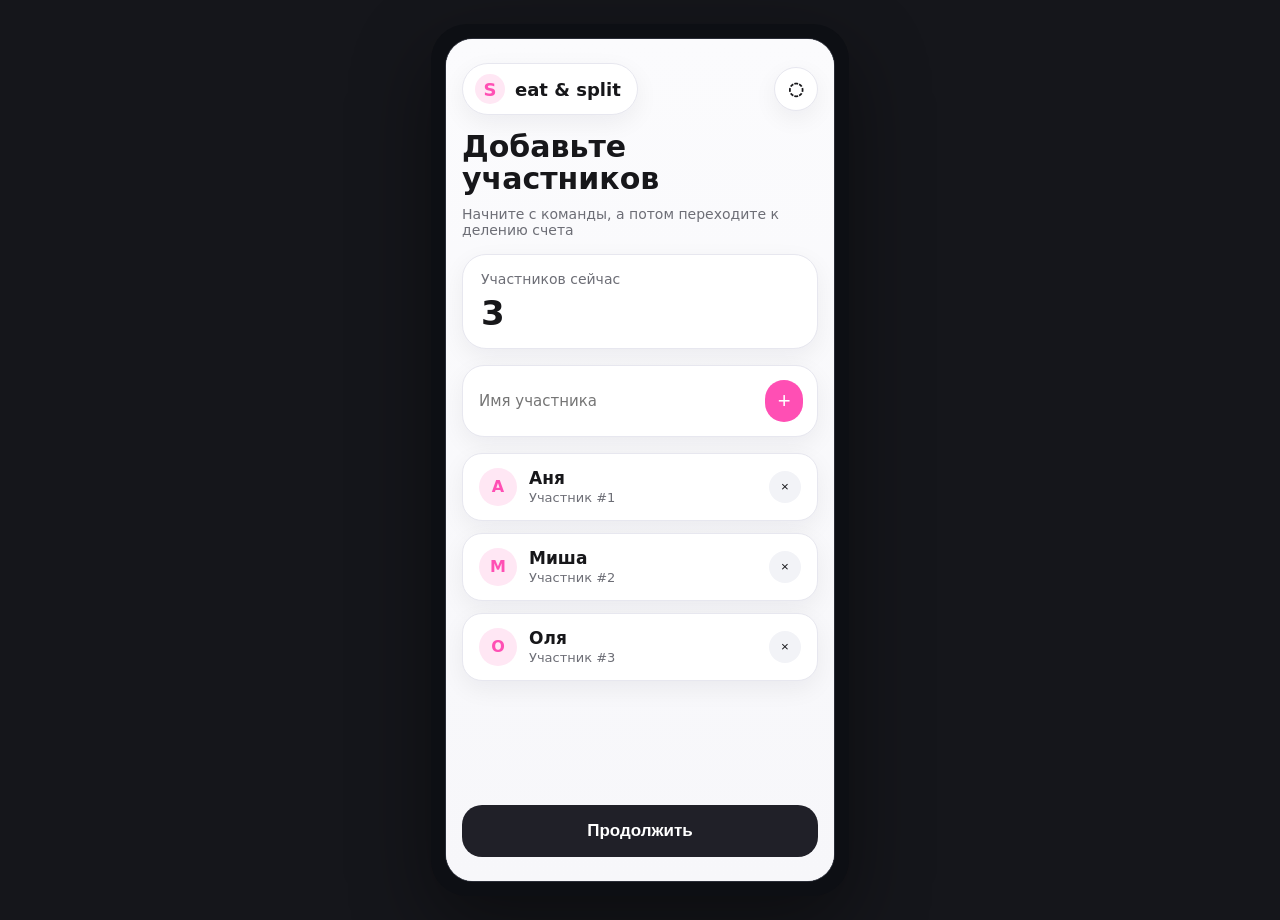
==== frontend/index.html @ 3ef09614 "Создание корректного фронтенда/10 разбил по файлам фронтенд" ====
<!doctype html>
<html lang="ru">
<head>
<meta charset="utf-8">
<meta name="viewport" content="width=device-width, initial-scale=1">
<title>SplitShot Prototype Fixed</title>
<link rel="stylesheet" href="./styles.css">
</head>
<body>
<div class="layout">
  <div class="phone-shell">
    <div class="phone">
      <section class="screen active" id="participants">
        <div class="header">
          <div class="brand" data-go="participants"><div class="brand-logo">S</div><span>eat & split</span></div>
          <button class="icon-btn" data-go="profile">◌</button>
        </div>
        <div class="title" data-i18n="participantsTitle">Добавьте<br>участников</div>
        <div class="subtitle" data-i18n="participantsSubtitle">Начните с команды, а потом переходите к делению счета</div>
        <div class="summary">
          <div class="label" data-i18n="participantsNow">Участников сейчас</div>
          <div class="value" id="participantsCountValue">3</div>
        </div>
        <div class="input-wrap">
          <input id="participantNameInput" class="text-input" data-placeholder="participantPlaceholder" placeholder="Имя участника">
          <button class="plus-btn" id="addParticipantBtn">+</button>
        </div>
        <div class="participants-list" id="participantsList">
          <div class="participant"><div class="participant-left"><div class="avatar">А</div><div><div class="participant-name">Аня</div><div class="participant-meta">Участник #1</div></div></div><button class="mini-btn">×</button></div>
          <div class="participant"><div class="participant-left"><div class="avatar">М</div><div><div class="participant-name">Миша</div><div class="participant-meta">Участник #2</div></div></div><button class="mini-btn">×</button></div>
          <div class="participant"><div class="participant-left"><div class="avatar">О</div><div><div class="participant-name">Оля</div><div class="participant-meta">Участник #3</div></div></div><button class="mini-btn">×</button></div>
        </div>
        <button class="primary-btn" id="goToHomeBtn" data-i18n="continue">Продолжить</button>
      </section>

      <section class="screen" id="home">
        <div class="header">
          <div class="brand" data-go="participants"><div class="brand-logo">S</div><span>eat & split</span></div>
          <button class="icon-btn" data-go="profile">◌</button>
        </div>
        <div class="title" data-i18n="homeTitle">Как хотите<br>разделить счет?</div>
        <div class="subtitle" data-i18n="homeSubtitle">Сначала выберите режим, затем подтвердите расчет</div>
        <div class="summary">
          <div class="label" data-i18n="billTotal">Итого по счету</div>
          <div class="value" id="homeTotalValue">2 980 ₽</div>
          <div class="summary-edit">
            <input id="totalAmountInput" class="number-input" type="number" min="0" step="1" value="2980" aria-label="Total amount">
            <button class="mini-save" id="saveTotalBtn" data-i18n="apply">Применить</button>
          </div>
        </div>
        <div class="card selected" data-go="splitSetup">
          <div class="top-row"><div class="soft-icon">◌◌</div><div class="badge" data-i18n="mainFlow">main flow</div></div>
          <div><div class="card-title" data-i18n="splitBill">Разделить счет</div><div class="card-sub" data-i18n="splitBillSub">Поровну, по людям или по позициям</div></div>
        </div>
        <div class="card" data-go="fullPayment">
          <div class="top-row"><div class="soft-icon">◌</div><div class="amount-chip" id="homeAmountChip">2 980 ₽</div></div>
          <div><div class="card-title" data-i18n="payFull">Оплатить счет целиком</div><div class="card-sub" data-i18n="payFullSub">Один участник берет на себя весь счет</div></div>
        </div>
        <button class="primary-btn" data-go="splitSetup" data-i18n="continue">Продолжить</button>
      </section>

      <section class="screen" id="fullPayment">
        <div class="head-row"><button class="back-btn" data-go="home">←</button><h2 data-i18n="fullPaymentTitle">Оплата целиком</h2></div>
        <div class="summary"><div class="label" data-i18n="toPay">К оплате</div><div class="value" id="fullPaymentValue">2 980 ₽</div></div>
        <div class="row"><div><div class="row-title" data-i18n="payer">Плательщик</div><div class="row-sub" data-i18n="payerSub">Один участник оплачивает всю сумму</div></div><div class="tail" data-i18n="onePerson">1 чел.</div></div>
        <div class="row"><div><div class="row-title" data-i18n="participantsInGroup">Участников в компании</div><div class="row-sub" data-i18n="participantsInGroupSub">Для истории и дальнейших сценариев</div></div><div class="tail" id="fullParticipantsTail">3</div></div>
        <button class="primary-btn" id="confirmFullPaymentBtn" data-i18n="confirm">Подтвердить</button>
      </section>

      <section class="screen" id="splitSetup">
        <div class="head-row"><button class="back-btn" data-go="home">←</button><h2 data-i18n="splitModeTitle">Режим деления</h2></div>
        <div class="subtitle" style="margin-top:0" data-i18n="splitModeSubtitle">Выберите подходящий способ распределения суммы</div>
        <div class="row" data-go="equalSplit"><div><div class="row-title" data-i18n="equalSplit">Поровну</div><div class="row-sub" data-i18n="equalSplitSub">Сумма делится на всех участников одинаково</div></div><div class="tail">→</div></div>
        <div class="row" data-go="splitByPeople"><div><div class="row-title" data-i18n="byPeople">По людям</div><div class="row-sub" data-i18n="byPeopleSub">Введите отдельную сумму для каждого участника</div></div><div class="tail">→</div></div>
        <div class="row" data-go="splitByItems"><div><div class="row-title" data-i18n="byItems">По позициям</div><div class="row-sub" data-i18n="byItemsSub">Выберите участника и добавляйте его блюда/позиции</div></div><div class="tail">→</div></div>
      </section>

      <section class="screen" id="equalSplit">
        <div class="head-row"><button class="back-btn" data-go="splitSetup">←</button><h2 data-i18n="equalSplitTitle">Деление поровну</h2></div>
        <div class="summary"><div class="label" data-i18n="totalAmount">Общая сумма</div><div class="value" id="equalTotalValue">2 980 ₽</div></div>
        <div class="row"><div><div class="row-title" data-i18n="participantsCount">Количество участников</div><div class="row-sub" data-i18n="participantsCountSub">Равное деление на всех из списка</div></div><div class="tail" id="equalParticipantsValue">3</div></div>
        <div class="row selected"><div><div class="row-title" data-i18n="eachPays">Каждый платит</div><div class="row-sub" data-i18n="eachPaysSub">Итоговая сумма на человека</div></div><div class="tail accent" id="equalPerPersonValue">993.33 ₽</div></div>
        <button class="primary-btn" id="saveEqualSplitBtn" data-i18n="saveCalculation">Сохранить расчет</button>
      </section>

      <section class="screen" id="splitByPeople">
        <div class="head-row"><button class="back-btn" data-go="splitSetup">←</button><h2 data-i18n="splitByPeopleTitle">Деление по людям</h2></div>
        <div class="summary"><div class="label" data-i18n="assignedToParticipants">Назначено участникам</div><div class="value" id="peopleAssignedTotal">2 980 ₽</div><div class="hint" id="peopleRemainingHint">Остаток: 0 ₽</div></div>
        <div class="assign-list" id="peopleAssignList"></div>
        <button class="primary-btn" id="savePeopleSplitBtn" data-i18n="saveCalculation">Сохранить расчет</button>
      </section>

      <section class="screen" id="splitByItems">
        <div class="head-row"><button class="back-btn" data-go="splitSetup">←</button><h2 data-i18n="splitByItemsTitle">Деление по позициям</h2></div>
        <div class="pill-row" id="itemParticipantsPills"></div>
        <div class="two-inputs">
          <div class="input-wrap" style="padding:0 14px; min-height:50px;"><input id="itemNameInput" class="text-input" data-placeholder="itemNamePlaceholder" placeholder="Название позиции"></div>
          <div class="input-wrap" style="padding:0 14px; min-height:50px;"><input id="itemPriceInput" class="number-input" type="number" min="0" step="1" data-placeholder="pricePlaceholder" placeholder="₽"></div>
          <button class="plus-btn" id="addItemBtn">+</button>
        </div>
        <div class="summary"><div class="label" data-i18n="assignedByItems">Назначено по позициям</div><div class="value" id="itemsAssignedTotal">0 ₽</div><div class="hint" id="itemsRemainingHint">Остаток: 2 980 ₽</div></div>
        <div class="items-list" id="itemsList"></div>
        <button class="primary-btn" id="saveItemsSplitBtn" data-i18n="saveCalculation">Сохранить расчет</button>
      </section>

      <section class="screen" id="profile">
        <div class="head-row"><button class="back-btn" data-go="home">←</button><h2 data-i18n="profileTitle">Профиль</h2></div>
        <div class="profile-box"><div class="avatar">G</div><div><div class="row-title" style="font-size:24px">Guest</div><div class="row-sub" data-i18n="localProfile">Локальный профиль приложения</div></div></div>
        <div class="row" id="themeRow"><div><div class="row-title" data-i18n="theme">Тема</div><div class="row-sub" data-i18n="themeSub">Переключение между светлой и темной</div></div><div class="tail" id="themeTail">Светлая</div></div>
        <div class="row" data-go="historyScreen"><div><div class="row-title" data-i18n="history">История</div><div class="row-sub" data-i18n="historySub">Ранее сохраненные разделения счета</div></div><div class="tail">→</div></div>
        <div class="row" data-go="settingsScreen"><div><div class="row-title" data-i18n="settings">Настройки</div><div class="row-sub" data-i18n="settingsSub">Язык интерфейса и уведомления</div></div><div class="tail">→</div></div>
      </section>

      <section class="screen" id="historyScreen">
        <div class="head-row"><button class="back-btn" data-go="profile">←</button><h2 data-i18n="history">История</h2></div>
        <div class="list-box"><div class="list-title" data-i18n="savedCalculations">Сохраненные расчеты</div><div id="historyList"></div></div>
      </section>

      <section class="screen" id="settingsScreen">
        <div class="head-row"><button class="back-btn" data-go="profile">←</button><h2 data-i18n="settings">Настройки</h2></div>
        <div class="row" style="cursor:default">
          <div style="flex:1"><div class="row-title" data-i18n="language">Язык</div><div class="row-sub" data-i18n="languageSub">Выберите язык интерфейса</div></div>
          <select id="languageSelect" class="select-input" style="max-width:140px; background:var(--soft); padding:10px 12px; border-radius:12px; border:1px solid var(--border);">
            <option value="Русский">Русский</option>
            <option value="English">English</option>
            <option value="Deutsch">Deutsch</option>
          </select>
        </div>
        <div class="row" style="cursor:default">
          <div style="flex:1"><div class="row-title" data-i18n="notifications">Уведомления</div><div class="row-sub" data-i18n="notificationsSub">Напоминания и системные сообщения</div></div>
          <button class="toggle on" id="notificationsToggle"></button>
        </div>
        <div class="summary"><div class="label" data-i18n="currentSettings">Текущие настройки</div><div class="value" id="settingsSummaryValue" style="font-size:28px">Русский · Вкл</div></div>
      </section>
    </div>
  </div>
</div>

<script src="./app.js"></script>
</body>
</html>
---- frontend/styles.css ----
:root{
  --bg:#f7f7fa; --surface:#ffffff; --surface2:#fbfbfd; --border:#e7e7ef;
  --text:#17171a; --muted:#6d6e76; --accent:#ff4fb4; --accentSoft:#ffe7f4;
  --soft:#f2f3f7; --dark:#202028; --success:#17b26a; --warning:#f79009;
  --shadow:0 8px 24px rgba(23,23,26,.06);
}
body.dark{
  --bg:#121319; --surface:#1a1c25; --surface2:#161821; --border:#2a2d38;
  --text:#f5f7fb; --muted:#aab0bd; --accent:#ff69bf; --accentSoft:#3b2433;
  --soft:#252935; --dark:#f5f7fb; --shadow:0 12px 26px rgba(0,0,0,.26);
}
*{box-sizing:border-box}
body{
  margin:0; font-family:Inter,system-ui,-apple-system,Segoe UI,Roboto,Arial,sans-serif;
  background:#15161b; color:#eef0f4; min-height:100vh; display:grid; place-items:center; padding:24px;
}
.layout{display:flex; gap:28px; align-items:flex-start; justify-content:center; width:100%; max-width:1280px}
.notes{width:340px; line-height:1.45}
.notes h1{margin:0 0 10px; font-size:26px}
.notes p{margin:0 0 10px; color:#cfd3dd}
.chips{display:flex; flex-wrap:wrap; gap:8px}
.chip{padding:10px 14px; border-radius:999px; background:#24262f; color:#fff; font-weight:700; font-size:14px}
.phone-shell{background:#0d0f14; padding:14px; border-radius:36px; box-shadow:0 28px 80px rgba(0,0,0,.42)}
.phone{width:390px; height:844px; position:relative; overflow:hidden; border-radius:28px; background:linear-gradient(180deg,#fbfbfd 0%,#f4f5f9 100%); border:1px solid #2a2d37}
body.dark .phone{background:linear-gradient(180deg,#151821 0%,#10131a 100%)}
.screen{
  position:absolute; inset:0; padding:24px 16px; display:none; flex-direction:column; gap:16px;
  background:linear-gradient(180deg,var(--surface2) 0%,var(--bg) 100%);
}
.screen.active{display:flex}
.header{display:flex; justify-content:space-between; align-items:center}
.head-row{display:flex; align-items:center; gap:12px}
.head-row h2{margin:0; font-size:26px; color:var(--text)}
.brand{
  display:flex; align-items:center; gap:10px; padding:10px 16px 10px 12px; border-radius:999px;
  background:var(--surface); border:1px solid var(--border); box-shadow:var(--shadow);
  color:var(--text); font-size:18px; font-weight:700; cursor:pointer;
}
.brand-logo{width:30px; height:30px; border-radius:50%; display:grid; place-items:center; background:var(--accentSoft); color:var(--accent); font-weight:800}
.icon-btn,.back-btn,.plus-btn,.mini-btn,.toggle,.mini-save{
  border:none; cursor:pointer; transition:transform .16s ease;
}
.icon-btn:hover,.back-btn:hover,.plus-btn:hover,.mini-btn:hover,.mini-save:hover,.brand:hover,.row:hover,.card:hover,.pill:hover,.primary-btn:hover{transform:translateY(-1px)}
.icon-btn,.back-btn{
  width:44px; height:44px; border-radius:999px; background:var(--surface); border:1px solid var(--border);
  box-shadow:var(--shadow); display:grid; place-items:center; color:var(--text); font-size:18px; font-weight:700;
}
.title{font-size:30px; line-height:1.08; font-weight:800; color:var(--text)}
.subtitle{margin-top:-6px; font-size:14px; color:var(--muted)}
.summary,.card,.row,.participant,.profile-box,.input-wrap,.editor-row,.list-box{
  background:var(--surface); border:1px solid var(--border); box-shadow:var(--shadow);
}
.summary{border-radius:24px; padding:16px 18px}
.summary .label{font-size:14px; color:var(--muted)}
.summary .value{margin-top:8px; font-size:34px; font-weight:800; line-height:1.08; color:var(--text)}
.row,.participant{border-radius:20px; padding:14px 16px; display:flex; align-items:center; justify-content:space-between; gap:12px}
.row{padding:18px; cursor:pointer}
.row.selected,.card.selected{border-color:var(--accent); background:rgba(255,79,180,.06)}
.row-title{font-size:18px; font-weight:800; color:var(--text)}
.row-sub{margin-top:4px; font-size:14px; color:var(--muted)}
.tail{color:var(--text); font-weight:800; white-space:nowrap}
.card{border-radius:30px; padding:24px; display:flex; flex-direction:column; gap:22px; cursor:pointer}
.top-row{display:flex; justify-content:space-between; align-items:center}
.soft-icon{width:42px; height:42px; border-radius:50%; background:var(--soft); display:grid; place-items:center; color:var(--text); font-weight:700}
.amount-chip{padding:8px 14px; border-radius:999px; background:var(--dark); color:var(--surface); font-weight:700; font-size:16px}
body.dark .amount-chip,body.dark .primary-btn{color:#17171a}
.badge{padding:6px 10px; border-radius:999px; background:var(--accentSoft); color:var(--accent); font-size:12px; font-weight:800}
.card-title{font-size:21px; line-height:1.15; font-weight:800; color:var(--text)}
.card-sub{margin-top:6px; font-size:14px; color:var(--muted)}
.primary-btn{margin-top:auto; border:none; border-radius:20px; padding:16px 18px; background:var(--dark); color:var(--surface); font-size:17px; font-weight:700; cursor:pointer}
.primary-btn:disabled{opacity:.45; cursor:not-allowed}
.participants-list,.assign-list,.items-list{display:flex; flex-direction:column; gap:12px}
.participant-left{display:flex; align-items:center; gap:12px}
.avatar{width:38px; height:38px; border-radius:50%; display:grid; place-items:center; background:var(--accentSoft); color:var(--accent); font-weight:800}
.participant-name{font-size:17px; font-weight:800; color:var(--text)}
.participant-meta{font-size:13px; color:var(--muted); margin-top:2px}
.mini-btn{width:32px; height:32px; border-radius:999px; background:var(--soft); color:var(--text); display:grid; place-items:center}
.input-wrap,.editor-row{border-radius:22px; padding:14px; display:flex; gap:10px; align-items:center}
.text-input,.number-input,.select-input{
  width:100%; border:none; outline:none; background:transparent; color:var(--text); font-size:15px; font-family:inherit;
}
.number-input{text-align:right; max-width:120px}
.plus-btn{width:42px; height:42px; border-radius:999px; background:var(--accent); color:#fff; display:grid; place-items:center; font-size:22px}
.mini-save{padding:10px 12px; border-radius:14px; background:var(--accent); color:#fff; font-weight:700}
.summary-edit{display:flex; gap:10px; align-items:center; margin-top:12px}
.summary-edit .number-input{
  max-width:120px; background:var(--soft); padding:10px 12px; border-radius:12px; border:1px solid var(--border);
}
.two-inputs{display:grid; grid-template-columns:1fr 110px 42px; gap:10px}
.pill-row{display:flex; gap:10px; flex-wrap:wrap}
.pill{padding:11px 15px; border-radius:999px; border:1px solid var(--border); background:var(--surface); color:var(--text); font-weight:700; cursor:pointer}
.pill.active{background:var(--dark); border-color:var(--dark); color:var(--surface)}
body.dark .pill.active{color:#17171a}
.list-box{border-radius:22px; padding:14px}
.list-title{font-size:13px; color:var(--muted); margin-bottom:10px; text-transform:uppercase; letter-spacing:.04em; font-weight:700}
.history-item{padding:12px 0; border-bottom:1px solid var(--border)}
.history-item:last-child{border-bottom:none}
.history-top{display:flex; justify-content:space-between; gap:12px; color:var(--text); font-weight:800; font-size:15px}
.history-sub{margin-top:4px; color:var(--muted); font-size:13px}
.profile-box{border-radius:24px; padding:18px; display:flex; align-items:center; gap:14px}
.toggle{width:56px; height:32px; border-radius:999px; background:var(--soft); position:relative; border:1px solid var(--border)}
.toggle:after{content:""; position:absolute; top:3px; left:3px; width:24px; height:24px; border-radius:50%; background:var(--surface); box-shadow:0 3px 8px rgba(0,0,0,.12); transition:left .2s ease}
.toggle.on{background:var(--accent); border-color:var(--accent)}
.toggle.on:after{left:27px}
.hint{margin-top:-4px; font-size:12px; color:var(--muted)}
.accent{color:var(--accent); font-weight:800}
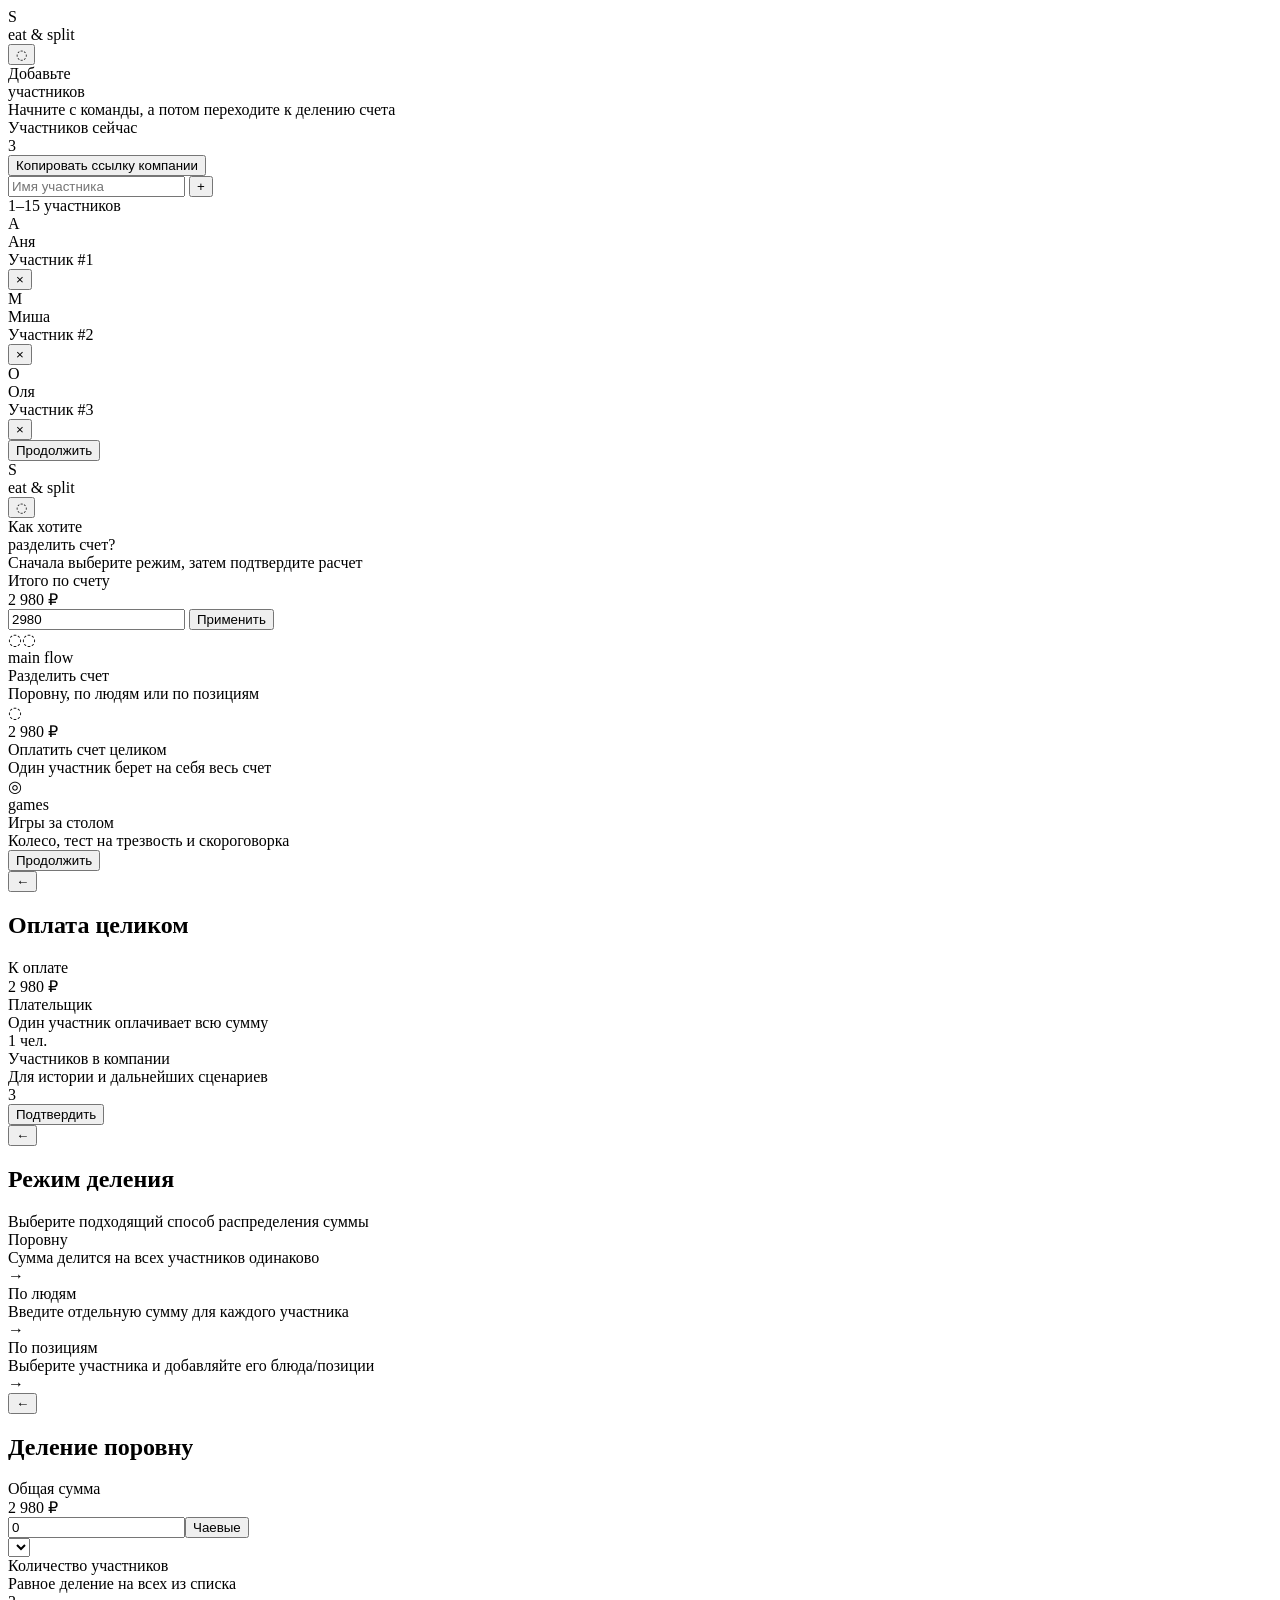
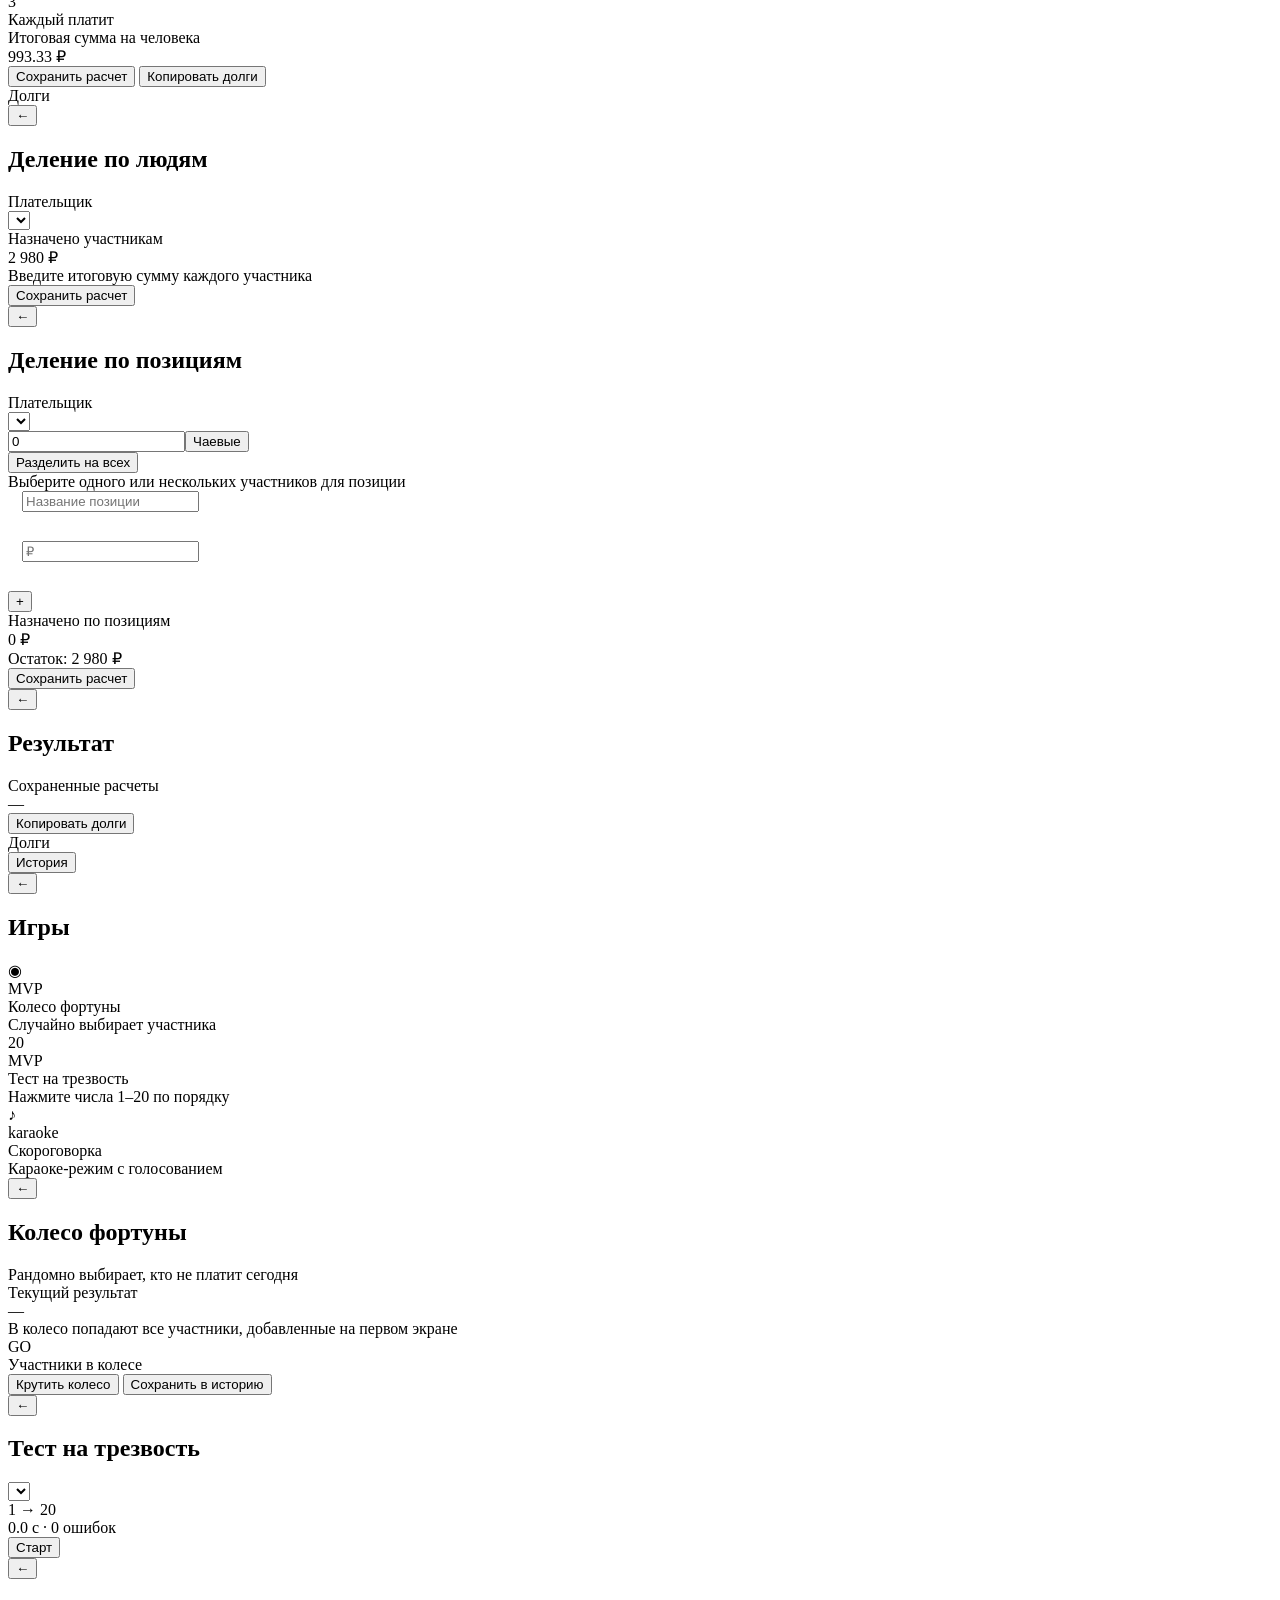
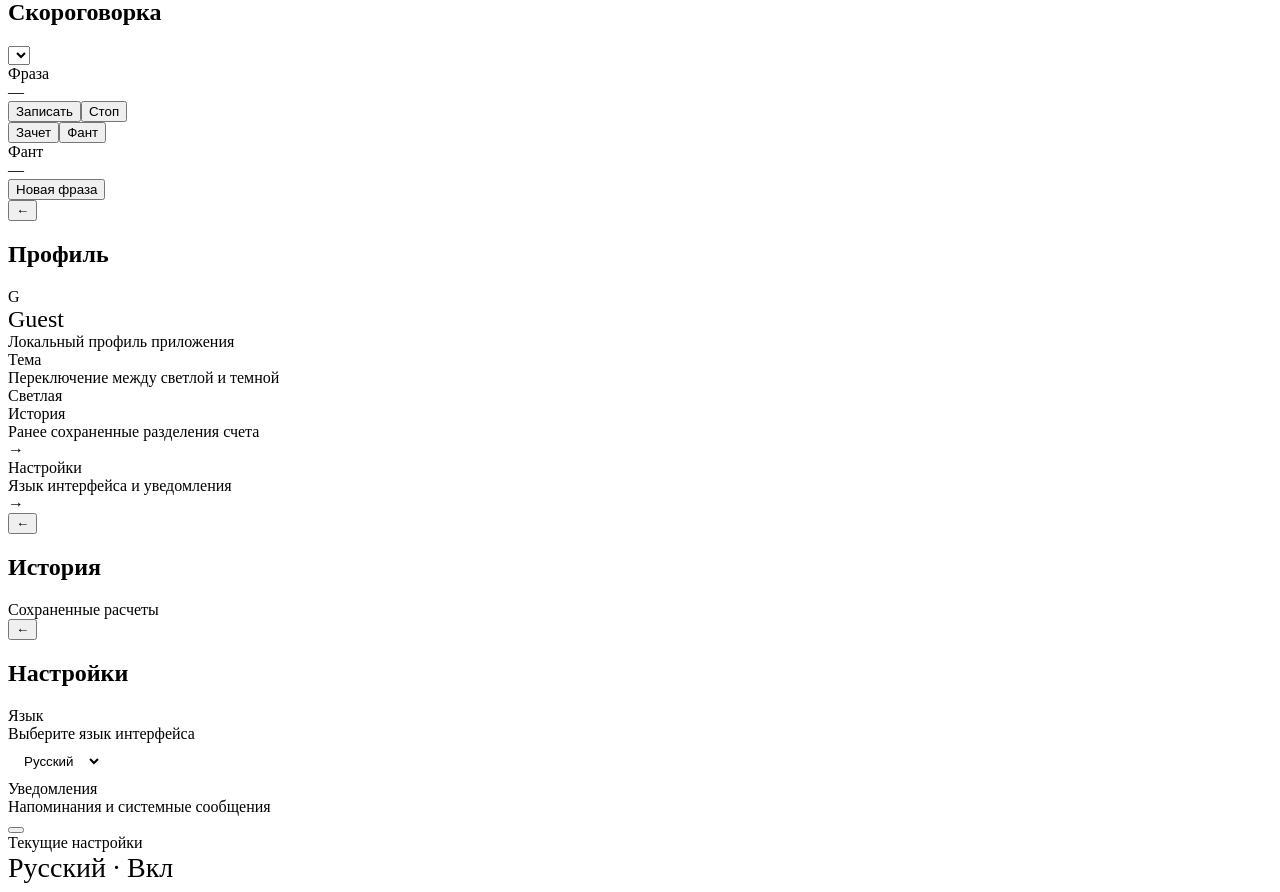
==== commit 401dd180: "обновление функционала фронтенда" ====
--- a/frontend/index.html
+++ b/frontend/index.html
@@ -5,7 +5,7 @@
 <meta charset="utf-8">
 <meta name="viewport" content="width=device-width, initial-scale=1">
 <title>SplitShot Prototype Fixed</title>
-<link rel="stylesheet" href="./styles.css">
+<link rel="stylesheet" href="/static/styles.css">
 </head>
 <body>
 <div class="layout">
@@ -18,14 +18,17 @@
         </div>
         <div class="title" data-i18n="participantsTitle">Добавьте<br>участников</div>
         <div class="subtitle" data-i18n="participantsSubtitle">Начните с команды, а потом переходите к делению счета</div>
+        <div class="notice" id="appNotice" hidden></div>
         <div class="summary">
           <div class="label" data-i18n="participantsNow">Участников сейчас</div>
           <div class="value" id="participantsCountValue">3</div>
         </div>
+        <button class="secondary-btn" id="copyInviteBtn" data-i18n="copyInvite">Копировать ссылку компании</button>
         <div class="input-wrap">
           <input id="participantNameInput" class="text-input" data-placeholder="participantPlaceholder" placeholder="Имя участника">
           <button class="plus-btn" id="addParticipantBtn">+</button>
         </div>
+        <div class="hint" id="participantsLimitHint">1–15 участников</div>
         <div class="participants-list" id="participantsList">
           <div class="participant"><div class="participant-left"><div class="avatar">А</div><div><div class="participant-name">Аня</div><div class="participant-meta">Участник #1</div></div></div><button class="mini-btn">×</button></div>
           <div class="participant"><div class="participant-left"><div class="avatar">М</div><div><div class="participant-name">Миша</div><div class="participant-meta">Участник #2</div></div></div><button class="mini-btn">×</button></div>
@@ -57,6 +60,10 @@
           <div class="top-row"><div class="soft-icon">◌</div><div class="amount-chip" id="homeAmountChip">2 980 ₽</div></div>
           <div><div class="card-title" data-i18n="payFull">Оплатить счет целиком</div><div class="card-sub" data-i18n="payFullSub">Один участник берет на себя весь счет</div></div>
         </div>
+        <div class="card" data-go="gamesHub">
+          <div class="top-row"><div class="soft-icon">◎</div><div class="badge">games</div></div>
+          <div><div class="card-title" data-i18n="gamesHub">Игры за столом</div><div class="card-sub" data-i18n="gamesHubSub">Колесо, тест на трезвость и скороговорка</div></div>
+        </div>
         <button class="primary-btn" data-go="splitSetup" data-i18n="continue">Продолжить</button>
       </section>
 
@@ -79,21 +86,30 @@
       <section class="screen" id="equalSplit">
         <div class="head-row"><button class="back-btn" data-go="splitSetup">←</button><h2 data-i18n="equalSplitTitle">Деление поровну</h2></div>
         <div class="summary"><div class="label" data-i18n="totalAmount">Общая сумма</div><div class="value" id="equalTotalValue">2 980 ₽</div></div>
+        <div class="summary-edit"><input id="tipsAmountInput" class="number-input" type="number" min="0" step="1" value="0" aria-label="Tips amount"><button class="mini-save" id="saveTipsBtn" data-i18n="tips">Чаевые</button></div>
+        <select id="payerSelect" class="select-input selector"></select>
         <div class="row"><div><div class="row-title" data-i18n="participantsCount">Количество участников</div><div class="row-sub" data-i18n="participantsCountSub">Равное деление на всех из списка</div></div><div class="tail" id="equalParticipantsValue">3</div></div>
         <div class="row selected"><div><div class="row-title" data-i18n="eachPays">Каждый платит</div><div class="row-sub" data-i18n="eachPaysSub">Итоговая сумма на человека</div></div><div class="tail accent" id="equalPerPersonValue">993.33 ₽</div></div>
         <button class="primary-btn" id="saveEqualSplitBtn" data-i18n="saveCalculation">Сохранить расчет</button>
+        <button class="secondary-btn" id="copyDebtsBtn" data-i18n="copyDebts">Копировать долги</button>
+        <div class="list-box" id="debtsBox"><div class="list-title" data-i18n="debts">Долги</div><div id="debtsList"></div></div>
       </section>
 
       <section class="screen" id="splitByPeople">
         <div class="head-row"><button class="back-btn" data-go="splitSetup">←</button><h2 data-i18n="splitByPeopleTitle">Деление по людям</h2></div>
-        <div class="summary"><div class="label" data-i18n="assignedToParticipants">Назначено участникам</div><div class="value" id="peopleAssignedTotal">2 980 ₽</div><div class="hint" id="peopleRemainingHint">Остаток: 0 ₽</div></div>
+        <div class="summary"><div class="label" data-i18n="payer">Плательщик</div><select id="peoplePayerSelect" class="select-input selector"></select></div>
+        <div class="summary"><div class="label" data-i18n="assignedToParticipants">Назначено участникам</div><div class="value" id="peopleAssignedTotal">2 980 ₽</div><div class="hint" id="peopleRemainingHint">Введите итоговую сумму каждого участника</div></div>
         <div class="assign-list" id="peopleAssignList"></div>
         <button class="primary-btn" id="savePeopleSplitBtn" data-i18n="saveCalculation">Сохранить расчет</button>
       </section>
 
       <section class="screen" id="splitByItems">
         <div class="head-row"><button class="back-btn" data-go="splitSetup">←</button><h2 data-i18n="splitByItemsTitle">Деление по позициям</h2></div>
+        <div class="summary"><div class="label" data-i18n="payer">Плательщик</div><select id="itemsPayerSelect" class="select-input selector"></select></div>
+        <div class="summary-edit"><input id="itemsTipsAmountInput" class="number-input" type="number" min="0" step="1" value="0" aria-label="Items tips amount"><button class="mini-save" id="saveItemsTipsBtn" data-i18n="tips">Чаевые</button></div>
         <div class="pill-row" id="itemParticipantsPills"></div>
+        <button class="secondary-btn" id="selectAllItemParticipantsBtn" data-i18n="splitAll">Разделить на всех</button>
+        <div class="hint" data-i18n="byItemsHint">Выберите одного или нескольких участников для позиции</div>
         <div class="two-inputs">
           <div class="input-wrap" style="padding:0 14px; min-height:50px;"><input id="itemNameInput" class="text-input" data-placeholder="itemNamePlaceholder" placeholder="Название позиции"></div>
           <div class="input-wrap" style="padding:0 14px; min-height:50px;"><input id="itemPriceInput" class="number-input" type="number" min="0" step="1" data-placeholder="pricePlaceholder" placeholder="₽"></div>
@@ -102,6 +118,63 @@
         <div class="summary"><div class="label" data-i18n="assignedByItems">Назначено по позициям</div><div class="value" id="itemsAssignedTotal">0 ₽</div><div class="hint" id="itemsRemainingHint">Остаток: 2 980 ₽</div></div>
         <div class="items-list" id="itemsList"></div>
         <button class="primary-btn" id="saveItemsSplitBtn" data-i18n="saveCalculation">Сохранить расчет</button>
+      </section>
+
+      <section class="screen" id="splitResult">
+        <div class="head-row"><button class="back-btn" data-go="splitSetup">←</button><h2 data-i18n="splitResultTitle">Результат</h2></div>
+        <div class="summary"><div class="label" data-i18n="savedCalculations">Сохраненные расчеты</div><div class="value game-value" id="splitResultSummary">—</div></div>
+        <button class="secondary-btn" id="copyResultDebtsBtn" data-i18n="copyDebts">Копировать долги</button>
+        <div class="list-box"><div class="list-title" data-i18n="debts">Долги</div><div id="resultDebtsList"></div></div>
+        <button class="primary-btn" data-go="historyScreen" data-i18n="history">История</button>
+      </section>
+
+      <section class="screen" id="gamesHub">
+        <div class="head-row"><button class="back-btn" data-go="home">←</button><h2 data-i18n="gamesHub">Игры</h2></div>
+        <div class="card" data-go="fortuneWheel"><div class="top-row"><div class="soft-icon">◉</div><div class="badge">MVP</div></div><div><div class="card-title" data-i18n="wheelTitle">Колесо фортуны</div><div class="card-sub" data-i18n="wheelSub">Случайно выбирает участника</div></div></div>
+        <div class="card" data-go="sobrietyGame"><div class="top-row"><div class="soft-icon">20</div><div class="badge">MVP</div></div><div><div class="card-title" data-i18n="sobrietyTitle">Тест на трезвость</div><div class="card-sub" data-i18n="sobrietySub">Нажмите числа 1–20 по порядку</div></div></div>
+        <div class="card" data-go="tongueGame"><div class="top-row"><div class="soft-icon">♪</div><div class="badge">karaoke</div></div><div><div class="card-title" data-i18n="tongueTitle">Скороговорка</div><div class="card-sub" data-i18n="tongueSub">Караоке-режим с голосованием</div></div></div>
+      </section>
+
+      <section class="screen" id="fortuneWheel">
+        <div class="head-row"><button class="back-btn" data-go="gamesHub">←</button><h2 data-i18n="wheelTitle">Колесо фортуны</h2></div>
+        <div class="subtitle" style="margin-top:0" data-i18n="fortuneScreenSub">Рандомно выбирает, кто не платит сегодня</div>
+        <div class="summary">
+          <div class="label" data-i18n="currentResult">Текущий результат</div>
+          <div class="value game-value" id="fortuneWinnerValue">—</div>
+          <div class="hint" data-i18n="fortuneHint">В колесо попадают все участники, добавленные на первом экране</div>
+        </div>
+        <div class="wheel-wrap">
+          <div class="wheel-pointer"></div>
+          <div class="wheel" id="fortuneWheelGraphic">
+            <div class="wheel-center">GO</div>
+            <div class="wheel-labels" id="fortuneWheelLabels"></div>
+          </div>
+        </div>
+        <div class="list-box">
+          <div class="list-title" data-i18n="participantsInWheel">Участники в колесе</div>
+          <div class="fortune-pill-row" id="fortuneParticipantsPills"></div>
+        </div>
+        <button class="primary-btn" id="spinWheelBtn" data-i18n="spinWheel">Крутить колесо</button>
+        <button class="primary-btn accent-btn" id="saveFortuneBtn" data-i18n="saveToHistory">Сохранить в историю</button>
+      </section>
+
+      <section class="screen" id="sobrietyGame">
+        <div class="head-row"><button class="back-btn" data-go="gamesHub">←</button><h2 data-i18n="sobrietyTitle">Тест на трезвость</h2></div>
+        <select id="sobrietyParticipantSelect" class="select-input selector"></select>
+        <div class="summary"><div class="label">1 → 20</div><div class="value game-value" id="sobrietyStats">0.0 c · 0 ошибок</div></div>
+        <div class="number-grid" id="sobrietyGrid"></div>
+        <button class="primary-btn" id="startSobrietyBtn" data-i18n="start">Старт</button>
+      </section>
+
+      <section class="screen" id="tongueGame">
+        <div class="head-row"><button class="back-btn" data-go="gamesHub">←</button><h2 data-i18n="tongueTitle">Скороговорка</h2></div>
+        <select id="tongueParticipantSelect" class="select-input selector"></select>
+        <div class="summary"><div class="label" data-i18n="phrase">Фраза</div><div class="value game-value" id="tonguePhrase">—</div></div>
+        <div class="vote-row"><button class="secondary-btn" id="recordTongueBtn" data-i18n="record">Записать</button><button class="secondary-btn" id="stopTongueBtn" data-i18n="stop">Стоп</button></div>
+        <audio id="tongueAudio" controls hidden></audio>
+        <div class="vote-row"><button class="secondary-btn" id="tonguePassBtn" data-i18n="passed">Зачет</button><button class="secondary-btn" id="tongueFailBtn" data-i18n="failed">Фант</button></div>
+        <div class="summary"><div class="label" data-i18n="forfeit">Фант</div><div class="value game-value" id="forfeitValue">—</div></div>
+        <button class="primary-btn" id="newTongueBtn" data-i18n="newPhrase">Новая фраза</button>
       </section>
 
       <section class="screen" id="profile">
@@ -137,6 +210,6 @@
   </div>
 </div>
 
-<script src="./app.js"></script>
+<script src="/static/app.js"></script>
 </body>
 </html>
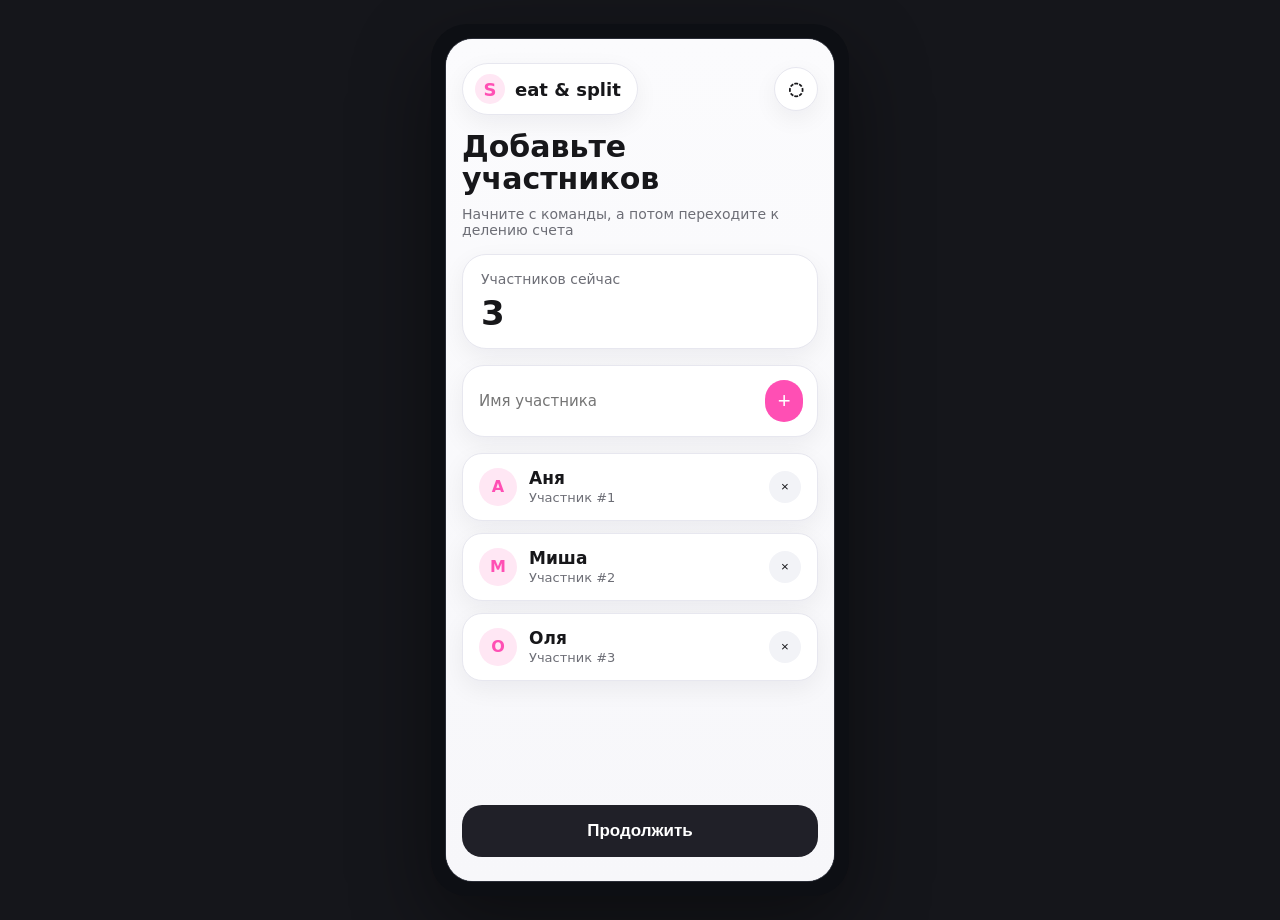
==== commit 5e01f5f7: "Merge pull request #61 from Pechenkai/feature/30-company-history feat(#30): добавить сохранение исто" ====
--- a/frontend/index.html
+++ b/frontend/index.html
@@ -1,11 +1,10 @@
-
 <!doctype html>
 <html lang="ru">
 <head>
 <meta charset="utf-8">
 <meta name="viewport" content="width=device-width, initial-scale=1">
 <title>SplitShot Prototype Fixed</title>
-<link rel="stylesheet" href="/static/styles.css">
+<link rel="stylesheet" href="./styles.css">
 </head>
 <body>
 <div class="layout">
@@ -18,22 +17,15 @@
         </div>
         <div class="title" data-i18n="participantsTitle">Добавьте<br>участников</div>
         <div class="subtitle" data-i18n="participantsSubtitle">Начните с команды, а потом переходите к делению счета</div>
-        <div class="notice" id="appNotice" hidden></div>
         <div class="summary">
           <div class="label" data-i18n="participantsNow">Участников сейчас</div>
           <div class="value" id="participantsCountValue">3</div>
         </div>
-        <button class="secondary-btn" id="copyInviteBtn" data-i18n="copyInvite">Копировать ссылку компании</button>
         <div class="input-wrap">
           <input id="participantNameInput" class="text-input" data-placeholder="participantPlaceholder" placeholder="Имя участника">
           <button class="plus-btn" id="addParticipantBtn">+</button>
         </div>
-        <div class="hint" id="participantsLimitHint">1–15 участников</div>
-        <div class="participants-list" id="participantsList">
-          <div class="participant"><div class="participant-left"><div class="avatar">А</div><div><div class="participant-name">Аня</div><div class="participant-meta">Участник #1</div></div></div><button class="mini-btn">×</button></div>
-          <div class="participant"><div class="participant-left"><div class="avatar">М</div><div><div class="participant-name">Миша</div><div class="participant-meta">Участник #2</div></div></div><button class="mini-btn">×</button></div>
-          <div class="participant"><div class="participant-left"><div class="avatar">О</div><div><div class="participant-name">Оля</div><div class="participant-meta">Участник #3</div></div></div><button class="mini-btn">×</button></div>
-        </div>
+        <div class="participants-list" id="participantsList"></div>
         <button class="primary-btn" id="goToHomeBtn" data-i18n="continue">Продолжить</button>
       </section>
 
@@ -60,10 +52,6 @@
           <div class="top-row"><div class="soft-icon">◌</div><div class="amount-chip" id="homeAmountChip">2 980 ₽</div></div>
           <div><div class="card-title" data-i18n="payFull">Оплатить счет целиком</div><div class="card-sub" data-i18n="payFullSub">Один участник берет на себя весь счет</div></div>
         </div>
-        <div class="card" data-go="gamesHub">
-          <div class="top-row"><div class="soft-icon">◎</div><div class="badge">games</div></div>
-          <div><div class="card-title" data-i18n="gamesHub">Игры за столом</div><div class="card-sub" data-i18n="gamesHubSub">Колесо, тест на трезвость и скороговорка</div></div>
-        </div>
         <button class="primary-btn" data-go="splitSetup" data-i18n="continue">Продолжить</button>
       </section>
 
@@ -81,35 +69,27 @@
         <div class="row" data-go="equalSplit"><div><div class="row-title" data-i18n="equalSplit">Поровну</div><div class="row-sub" data-i18n="equalSplitSub">Сумма делится на всех участников одинаково</div></div><div class="tail">→</div></div>
         <div class="row" data-go="splitByPeople"><div><div class="row-title" data-i18n="byPeople">По людям</div><div class="row-sub" data-i18n="byPeopleSub">Введите отдельную сумму для каждого участника</div></div><div class="tail">→</div></div>
         <div class="row" data-go="splitByItems"><div><div class="row-title" data-i18n="byItems">По позициям</div><div class="row-sub" data-i18n="byItemsSub">Выберите участника и добавляйте его блюда/позиции</div></div><div class="tail">→</div></div>
+        <div class="row selected fortune-entry" data-go="fortuneWheel"><div><div class="row-title" data-i18n="fortuneWheel">Колесо фортуны</div><div class="row-sub" data-i18n="fortuneWheelSub">Случайным образом выберите, кто оплатит счет</div></div><div class="tail">→</div></div>
       </section>
 
       <section class="screen" id="equalSplit">
         <div class="head-row"><button class="back-btn" data-go="splitSetup">←</button><h2 data-i18n="equalSplitTitle">Деление поровну</h2></div>
         <div class="summary"><div class="label" data-i18n="totalAmount">Общая сумма</div><div class="value" id="equalTotalValue">2 980 ₽</div></div>
-        <div class="summary-edit"><input id="tipsAmountInput" class="number-input" type="number" min="0" step="1" value="0" aria-label="Tips amount"><button class="mini-save" id="saveTipsBtn" data-i18n="tips">Чаевые</button></div>
-        <select id="payerSelect" class="select-input selector"></select>
         <div class="row"><div><div class="row-title" data-i18n="participantsCount">Количество участников</div><div class="row-sub" data-i18n="participantsCountSub">Равное деление на всех из списка</div></div><div class="tail" id="equalParticipantsValue">3</div></div>
         <div class="row selected"><div><div class="row-title" data-i18n="eachPays">Каждый платит</div><div class="row-sub" data-i18n="eachPaysSub">Итоговая сумма на человека</div></div><div class="tail accent" id="equalPerPersonValue">993.33 ₽</div></div>
         <button class="primary-btn" id="saveEqualSplitBtn" data-i18n="saveCalculation">Сохранить расчет</button>
-        <button class="secondary-btn" id="copyDebtsBtn" data-i18n="copyDebts">Копировать долги</button>
-        <div class="list-box" id="debtsBox"><div class="list-title" data-i18n="debts">Долги</div><div id="debtsList"></div></div>
       </section>
 
       <section class="screen" id="splitByPeople">
         <div class="head-row"><button class="back-btn" data-go="splitSetup">←</button><h2 data-i18n="splitByPeopleTitle">Деление по людям</h2></div>
-        <div class="summary"><div class="label" data-i18n="payer">Плательщик</div><select id="peoplePayerSelect" class="select-input selector"></select></div>
-        <div class="summary"><div class="label" data-i18n="assignedToParticipants">Назначено участникам</div><div class="value" id="peopleAssignedTotal">2 980 ₽</div><div class="hint" id="peopleRemainingHint">Введите итоговую сумму каждого участника</div></div>
+        <div class="summary"><div class="label" data-i18n="assignedToParticipants">Назначено участникам</div><div class="value" id="peopleAssignedTotal">2 980 ₽</div><div class="hint" id="peopleRemainingHint">Остаток: 0 ₽</div></div>
         <div class="assign-list" id="peopleAssignList"></div>
         <button class="primary-btn" id="savePeopleSplitBtn" data-i18n="saveCalculation">Сохранить расчет</button>
       </section>
 
       <section class="screen" id="splitByItems">
         <div class="head-row"><button class="back-btn" data-go="splitSetup">←</button><h2 data-i18n="splitByItemsTitle">Деление по позициям</h2></div>
-        <div class="summary"><div class="label" data-i18n="payer">Плательщик</div><select id="itemsPayerSelect" class="select-input selector"></select></div>
-        <div class="summary-edit"><input id="itemsTipsAmountInput" class="number-input" type="number" min="0" step="1" value="0" aria-label="Items tips amount"><button class="mini-save" id="saveItemsTipsBtn" data-i18n="tips">Чаевые</button></div>
         <div class="pill-row" id="itemParticipantsPills"></div>
-        <button class="secondary-btn" id="selectAllItemParticipantsBtn" data-i18n="splitAll">Разделить на всех</button>
-        <div class="hint" data-i18n="byItemsHint">Выберите одного или нескольких участников для позиции</div>
         <div class="two-inputs">
           <div class="input-wrap" style="padding:0 14px; min-height:50px;"><input id="itemNameInput" class="text-input" data-placeholder="itemNamePlaceholder" placeholder="Название позиции"></div>
           <div class="input-wrap" style="padding:0 14px; min-height:50px;"><input id="itemPriceInput" class="number-input" type="number" min="0" step="1" data-placeholder="pricePlaceholder" placeholder="₽"></div>
@@ -120,28 +100,13 @@
         <button class="primary-btn" id="saveItemsSplitBtn" data-i18n="saveCalculation">Сохранить расчет</button>
       </section>
 
-      <section class="screen" id="splitResult">
-        <div class="head-row"><button class="back-btn" data-go="splitSetup">←</button><h2 data-i18n="splitResultTitle">Результат</h2></div>
-        <div class="summary"><div class="label" data-i18n="savedCalculations">Сохраненные расчеты</div><div class="value game-value" id="splitResultSummary">—</div></div>
-        <button class="secondary-btn" id="copyResultDebtsBtn" data-i18n="copyDebts">Копировать долги</button>
-        <div class="list-box"><div class="list-title" data-i18n="debts">Долги</div><div id="resultDebtsList"></div></div>
-        <button class="primary-btn" data-go="historyScreen" data-i18n="history">История</button>
-      </section>
-
-      <section class="screen" id="gamesHub">
-        <div class="head-row"><button class="back-btn" data-go="home">←</button><h2 data-i18n="gamesHub">Игры</h2></div>
-        <div class="card" data-go="fortuneWheel"><div class="top-row"><div class="soft-icon">◉</div><div class="badge">MVP</div></div><div><div class="card-title" data-i18n="wheelTitle">Колесо фортуны</div><div class="card-sub" data-i18n="wheelSub">Случайно выбирает участника</div></div></div>
-        <div class="card" data-go="sobrietyGame"><div class="top-row"><div class="soft-icon">20</div><div class="badge">MVP</div></div><div><div class="card-title" data-i18n="sobrietyTitle">Тест на трезвость</div><div class="card-sub" data-i18n="sobrietySub">Нажмите числа 1–20 по порядку</div></div></div>
-        <div class="card" data-go="tongueGame"><div class="top-row"><div class="soft-icon">♪</div><div class="badge">karaoke</div></div><div><div class="card-title" data-i18n="tongueTitle">Скороговорка</div><div class="card-sub" data-i18n="tongueSub">Караоке-режим с голосованием</div></div></div>
-      </section>
-
       <section class="screen" id="fortuneWheel">
-        <div class="head-row"><button class="back-btn" data-go="gamesHub">←</button><h2 data-i18n="wheelTitle">Колесо фортуны</h2></div>
-        <div class="subtitle" style="margin-top:0" data-i18n="fortuneScreenSub">Рандомно выбирает, кто не платит сегодня</div>
+        <div class="head-row"><button class="back-btn" data-go="splitSetup">←</button><h2 data-i18n="fortuneWheel">Колесо фортуны</h2></div>
+        <div class="subtitle" style="margin-top:0" data-i18n="fortuneScreenSub">Рандомно выбирает, кто оплатит счет</div>
         <div class="summary">
           <div class="label" data-i18n="currentResult">Текущий результат</div>
-          <div class="value game-value" id="fortuneWinnerValue">—</div>
-          <div class="hint" data-i18n="fortuneHint">В колесо попадают все участники, добавленные на первом экране</div>
+          <div class="value" id="fortuneWinnerValue">Аня</div>
+          <div class="hint" id="fortuneHint" data-i18n="fortuneHint">В колесо попадают все участники, добавленные на первом экране</div>
         </div>
         <div class="wheel-wrap">
           <div class="wheel-pointer"></div>
@@ -156,25 +121,6 @@
         </div>
         <button class="primary-btn" id="spinWheelBtn" data-i18n="spinWheel">Крутить колесо</button>
         <button class="primary-btn accent-btn" id="saveFortuneBtn" data-i18n="saveToHistory">Сохранить в историю</button>
-      </section>
-
-      <section class="screen" id="sobrietyGame">
-        <div class="head-row"><button class="back-btn" data-go="gamesHub">←</button><h2 data-i18n="sobrietyTitle">Тест на трезвость</h2></div>
-        <select id="sobrietyParticipantSelect" class="select-input selector"></select>
-        <div class="summary"><div class="label">1 → 20</div><div class="value game-value" id="sobrietyStats">0.0 c · 0 ошибок</div></div>
-        <div class="number-grid" id="sobrietyGrid"></div>
-        <button class="primary-btn" id="startSobrietyBtn" data-i18n="start">Старт</button>
-      </section>
-
-      <section class="screen" id="tongueGame">
-        <div class="head-row"><button class="back-btn" data-go="gamesHub">←</button><h2 data-i18n="tongueTitle">Скороговорка</h2></div>
-        <select id="tongueParticipantSelect" class="select-input selector"></select>
-        <div class="summary"><div class="label" data-i18n="phrase">Фраза</div><div class="value game-value" id="tonguePhrase">—</div></div>
-        <div class="vote-row"><button class="secondary-btn" id="recordTongueBtn" data-i18n="record">Записать</button><button class="secondary-btn" id="stopTongueBtn" data-i18n="stop">Стоп</button></div>
-        <audio id="tongueAudio" controls hidden></audio>
-        <div class="vote-row"><button class="secondary-btn" id="tonguePassBtn" data-i18n="passed">Зачет</button><button class="secondary-btn" id="tongueFailBtn" data-i18n="failed">Фант</button></div>
-        <div class="summary"><div class="label" data-i18n="forfeit">Фант</div><div class="value game-value" id="forfeitValue">—</div></div>
-        <button class="primary-btn" id="newTongueBtn" data-i18n="newPhrase">Новая фраза</button>
       </section>
 
       <section class="screen" id="profile">
@@ -210,6 +156,6 @@
   </div>
 </div>
 
-<script src="/static/app.js"></script>
+<script src="./app.js"></script>
 </body>
 </html>
--- a/frontend/styles.css
+++ b/frontend/styles.css
@@ -0,0 +1,147 @@
+:root{
+  --bg:#f7f7fa; --surface:#ffffff; --surface2:#fbfbfd; --border:#e7e7ef;
+  --text:#17171a; --muted:#6d6e76; --accent:#ff4fb4; --accentSoft:#ffe7f4;
+  --soft:#f2f3f7; --dark:#202028; --success:#17b26a; --warning:#f79009;
+  --shadow:0 8px 24px rgba(23,23,26,.06);
+}
+body.dark{
+  --bg:#121319; --surface:#1a1c25; --surface2:#161821; --border:#2a2d38;
+  --text:#f5f7fb; --muted:#aab0bd; --accent:#ff69bf; --accentSoft:#3b2433;
+  --soft:#252935; --dark:#f5f7fb; --shadow:0 12px 26px rgba(0,0,0,.26);
+}
+*{box-sizing:border-box}
+body{
+  margin:0; font-family:Inter,system-ui,-apple-system,Segoe UI,Roboto,Arial,sans-serif;
+  background:#15161b; color:#eef0f4; min-height:100vh; display:grid; place-items:center; padding:24px;
+}
+.layout{display:flex; gap:28px; align-items:flex-start; justify-content:center; width:100%; max-width:1280px}
+.phone-shell{background:#0d0f14; padding:14px; border-radius:36px; box-shadow:0 28px 80px rgba(0,0,0,.42)}
+.phone{width:390px; height:844px; position:relative; overflow:hidden; border-radius:28px; background:linear-gradient(180deg,#fbfbfd 0%,#f4f5f9 100%); border:1px solid #2a2d37}
+body.dark .phone{background:linear-gradient(180deg,#151821 0%,#10131a 100%)}
+.screen{
+  position:absolute; inset:0; padding:24px 16px; display:none; flex-direction:column; gap:16px;
+  background:linear-gradient(180deg,var(--surface2) 0%,var(--bg) 100%);
+}
+.screen.active{display:flex}
+.header{display:flex; justify-content:space-between; align-items:center}
+.head-row{display:flex; align-items:center; gap:12px}
+.head-row h2{margin:0; font-size:26px; color:var(--text)}
+.brand{
+  display:flex; align-items:center; gap:10px; padding:10px 16px 10px 12px; border-radius:999px;
+  background:var(--surface); border:1px solid var(--border); box-shadow:var(--shadow);
+  color:var(--text); font-size:18px; font-weight:700; cursor:pointer;
+}
+.brand-logo{width:30px; height:30px; border-radius:50%; display:grid; place-items:center; background:var(--accentSoft); color:var(--accent); font-weight:800}
+.icon-btn,.back-btn,.plus-btn,.mini-btn,.toggle,.mini-save{
+  border:none; cursor:pointer; transition:transform .16s ease;
+}
+.icon-btn:hover,.back-btn:hover,.plus-btn:hover,.mini-btn:hover,.mini-save:hover,.brand:hover,.row:hover,.card:hover,.pill:hover,.primary-btn:hover{transform:translateY(-1px)}
+.icon-btn,.back-btn{
+  width:44px; height:44px; border-radius:999px; background:var(--surface); border:1px solid var(--border);
+  box-shadow:var(--shadow); display:grid; place-items:center; color:var(--text); font-size:18px; font-weight:700;
+}
+.title{font-size:30px; line-height:1.08; font-weight:800; color:var(--text)}
+.subtitle{margin-top:-6px; font-size:14px; color:var(--muted)}
+.summary,.card,.row,.participant,.profile-box,.input-wrap,.editor-row,.list-box{
+  background:var(--surface); border:1px solid var(--border); box-shadow:var(--shadow);
+}
+.summary{border-radius:24px; padding:16px 18px}
+.summary .label{font-size:14px; color:var(--muted)}
+.summary .value{margin-top:8px; font-size:34px; font-weight:800; line-height:1.08; color:var(--text)}
+.row,.participant{border-radius:20px; padding:14px 16px; display:flex; align-items:center; justify-content:space-between; gap:12px}
+.row{padding:18px; cursor:pointer}
+.row.selected,.card.selected{border-color:var(--accent); background:rgba(255,79,180,.06)}
+.row-title{font-size:18px; font-weight:800; color:var(--text)}
+.row-sub{margin-top:4px; font-size:14px; color:var(--muted)}
+.tail{color:var(--text); font-weight:800; white-space:nowrap}
+.card{border-radius:30px; padding:24px; display:flex; flex-direction:column; gap:22px; cursor:pointer}
+.top-row{display:flex; justify-content:space-between; align-items:center}
+.soft-icon{width:42px; height:42px; border-radius:50%; background:var(--soft); display:grid; place-items:center; color:var(--text); font-weight:700}
+.amount-chip{padding:8px 14px; border-radius:999px; background:var(--dark); color:var(--surface); font-weight:700; font-size:16px}
+body.dark .amount-chip,body.dark .primary-btn{color:#17171a}
+.badge{padding:6px 10px; border-radius:999px; background:var(--accentSoft); color:var(--accent); font-size:12px; font-weight:800}
+.card-title{font-size:21px; line-height:1.15; font-weight:800; color:var(--text)}
+.card-sub{margin-top:6px; font-size:14px; color:var(--muted)}
+.primary-btn{margin-top:auto; border:none; border-radius:20px; padding:16px 18px; background:var(--dark); color:var(--surface); font-size:17px; font-weight:700; cursor:pointer}
+.primary-btn:disabled{opacity:.45; cursor:not-allowed}
+.participants-list,.assign-list,.items-list{display:flex; flex-direction:column; gap:12px}
+.participant-left{display:flex; align-items:center; gap:12px}
+.avatar{width:38px; height:38px; border-radius:50%; display:grid; place-items:center; background:var(--accentSoft); color:var(--accent); font-weight:800}
+.participant-name{font-size:17px; font-weight:800; color:var(--text)}
+.participant-meta{font-size:13px; color:var(--muted); margin-top:2px}
+.mini-btn{width:32px; height:32px; border-radius:999px; background:var(--soft); color:var(--text); display:grid; place-items:center}
+.input-wrap,.editor-row{border-radius:22px; padding:14px; display:flex; gap:10px; align-items:center}
+.text-input,.number-input,.select-input{
+  width:100%; border:none; outline:none; background:transparent; color:var(--text); font-size:15px; font-family:inherit;
+}
+.number-input{text-align:right; max-width:120px}
+.plus-btn{width:42px; height:42px; border-radius:999px; background:var(--accent); color:#fff; display:grid; place-items:center; font-size:22px}
+.mini-save{padding:10px 12px; border-radius:14px; background:var(--accent); color:#fff; font-weight:700}
+.summary-edit{display:flex; gap:10px; align-items:center; margin-top:12px}
+.summary-edit .number-input{
+  max-width:120px; background:var(--soft); padding:10px 12px; border-radius:12px; border:1px solid var(--border);
+}
+.two-inputs{display:grid; grid-template-columns:1fr 110px 42px; gap:10px}
+.pill-row,.fortune-pill-row{display:flex; gap:10px; flex-wrap:wrap}
+.pill,.fortune-pill{padding:11px 15px; border-radius:999px; border:1px solid var(--border); background:var(--surface); color:var(--text); font-weight:700; cursor:pointer}
+.pill.active{background:var(--dark); border-color:var(--dark); color:var(--surface)}
+body.dark .pill.active{color:#17171a}
+.list-box{border-radius:22px; padding:14px}
+.list-title{font-size:13px; color:var(--muted); margin-bottom:10px; text-transform:uppercase; letter-spacing:.04em; font-weight:700}
+.history-item{padding:12px 0; border-bottom:1px solid var(--border)}
+.history-item:last-child{border-bottom:none}
+.history-top{display:flex; justify-content:space-between; gap:12px; color:var(--text); font-weight:800; font-size:15px}
+.history-sub{margin-top:4px; color:var(--muted); font-size:13px}
+.profile-box{border-radius:24px; padding:18px; display:flex; align-items:center; gap:14px}
+.toggle{width:56px; height:32px; border-radius:999px; background:var(--soft); position:relative; border:1px solid var(--border)}
+.toggle:after{content:""; position:absolute; top:3px; left:3px; width:24px; height:24px; border-radius:50%; background:var(--surface); box-shadow:0 3px 8px rgba(0,0,0,.12); transition:left .2s ease}
+.toggle.on{background:var(--accent); border-color:var(--accent)}
+.toggle.on:after{left:27px}
+.hint{margin-top:-4px; font-size:12px; color:var(--muted)}
+.accent{color:var(--accent); font-weight:800}
+.accent-btn{margin-top:0; background:var(--accent); color:#fff}
+.fortune-entry{border-color:var(--accent); background:rgba(255,79,180,.06)}
+.wheel-wrap{display:flex; justify-content:center; align-items:center; min-height:330px; position:relative}
+.wheel-pointer{
+  position:absolute; top:6px; left:50%; transform:translateX(-50%);
+  width:0; height:0; border-left:14px solid transparent; border-right:14px solid transparent;
+  border-top:26px solid var(--dark); border-bottom:0; z-index:3;
+}
+.wheel{
+  width:290px; height:290px; border-radius:50%; position:relative;
+  border:10px solid var(--surface); box-shadow:var(--shadow);
+  transition:transform 4s cubic-bezier(.12,.8,.16,1);
+  background:conic-gradient(
+    #ff9dcf 0deg 72deg,
+    #7e7bff 72deg 144deg,
+    #6cd8bb 144deg 216deg,
+    #ffd970 216deg 288deg,
+    #b791ff 288deg 360deg
+  );
+}
+.wheel.dynamic{
+  background:var(--wheel-gradient, conic-gradient(#ff9dcf 0deg 360deg));
+}
+.wheel-center{
+  position:absolute; inset:50%; transform:translate(-50%,-50%);
+  width:72px; height:72px; border-radius:50%; background:var(--dark); color:var(--surface);
+  display:grid; place-items:center; font-weight:800; z-index:2;
+}
+body.dark .wheel-center{color:#17171a}
+.wheel-labels{position:absolute; inset:0}
+.wheel-label{
+  position:absolute;
+  min-width:72px;
+  max-width:96px;
+  text-align:center;
+  font-size:14px;
+  font-weight:800;
+  color:#17171a;
+  line-height:1.1;
+  pointer-events:none;
+  transform:translate(-50%,-50%);
+  white-space:nowrap;
+  overflow:hidden;
+  text-overflow:ellipsis;
+}
+body.dark .wheel-label{color:#17171a}
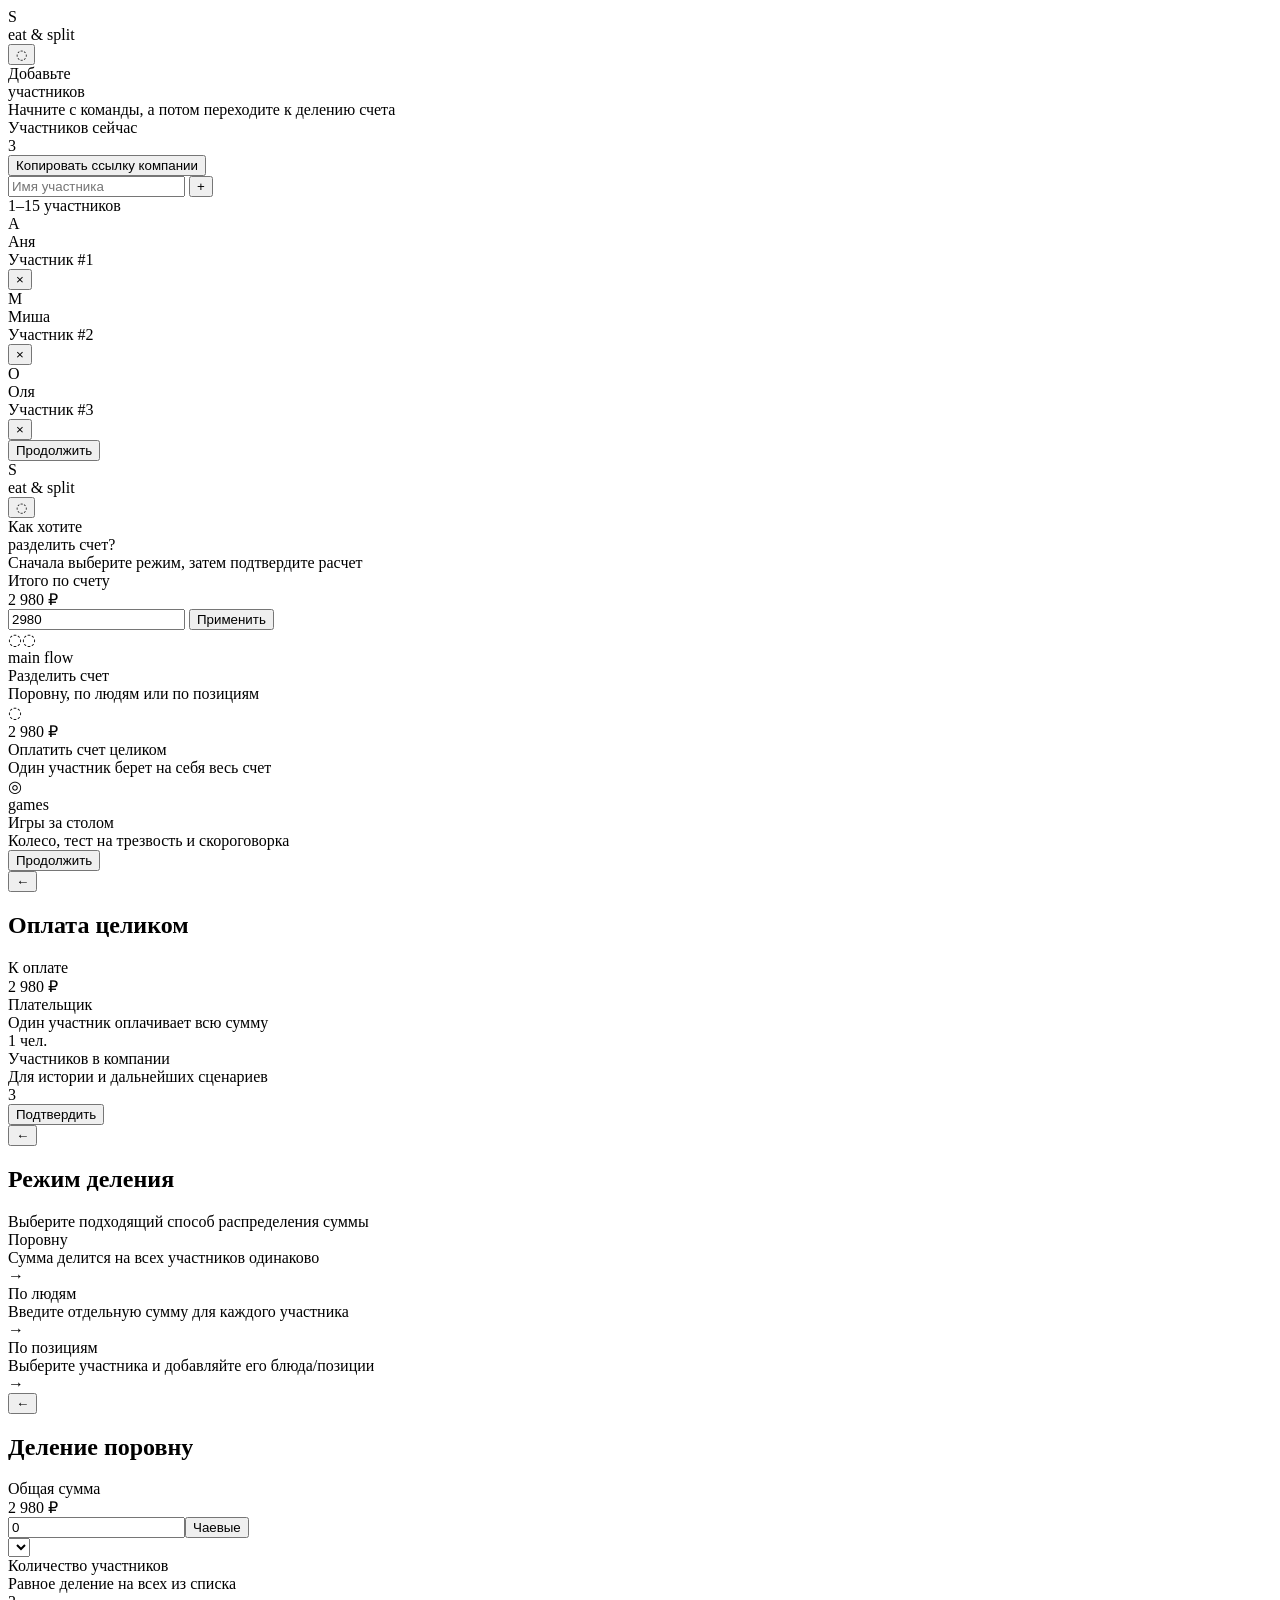
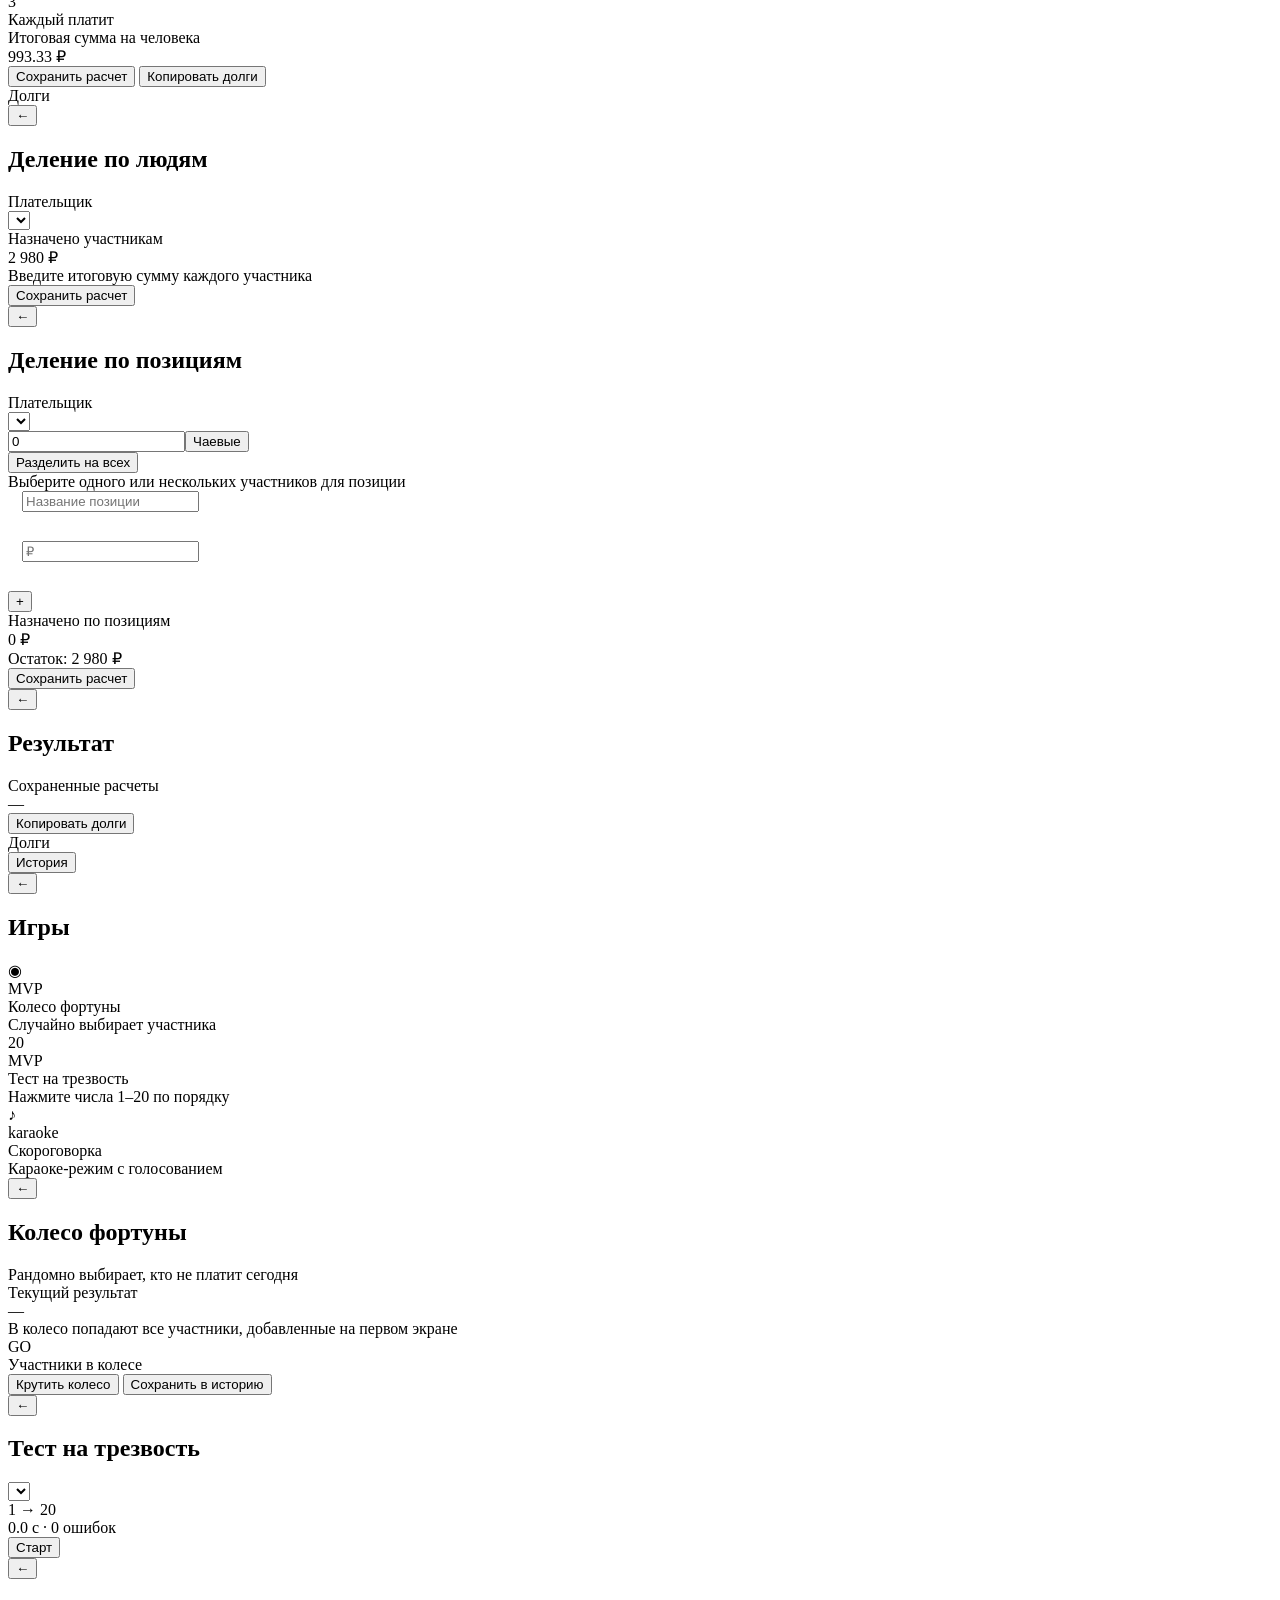
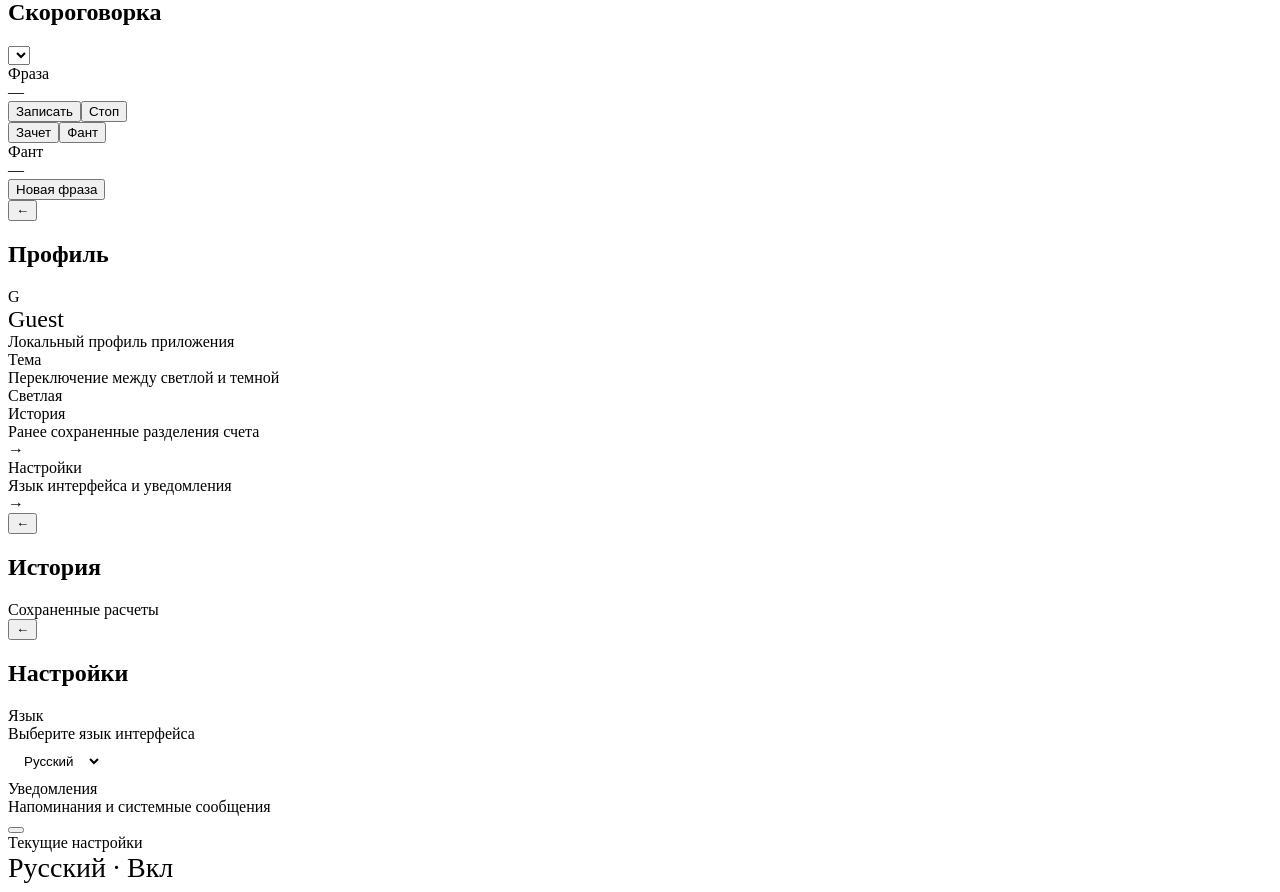
==== commit f122bfef: "feat(#38): добавлены файлы документации и исправлен фронтенд" ====
--- a/frontend/index.html
+++ b/frontend/index.html
@@ -1,10 +1,11 @@
+
 <!doctype html>
 <html lang="ru">
 <head>
 <meta charset="utf-8">
 <meta name="viewport" content="width=device-width, initial-scale=1">
 <title>SplitShot Prototype Fixed</title>
-<link rel="stylesheet" href="./styles.css">
+<link rel="stylesheet" href="/static/styles.css">
 </head>
 <body>
 <div class="layout">
@@ -17,15 +18,22 @@
         </div>
         <div class="title" data-i18n="participantsTitle">Добавьте<br>участников</div>
         <div class="subtitle" data-i18n="participantsSubtitle">Начните с команды, а потом переходите к делению счета</div>
+        <div class="notice" id="appNotice" hidden></div>
         <div class="summary">
           <div class="label" data-i18n="participantsNow">Участников сейчас</div>
           <div class="value" id="participantsCountValue">3</div>
         </div>
+        <button class="secondary-btn" id="copyInviteBtn" data-i18n="copyInvite">Копировать ссылку компании</button>
         <div class="input-wrap">
           <input id="participantNameInput" class="text-input" data-placeholder="participantPlaceholder" placeholder="Имя участника">
           <button class="plus-btn" id="addParticipantBtn">+</button>
         </div>
-        <div class="participants-list" id="participantsList"></div>
+        <div class="hint" id="participantsLimitHint">1–15 участников</div>
+        <div class="participants-list" id="participantsList">
+          <div class="participant"><div class="participant-left"><div class="avatar">А</div><div><div class="participant-name">Аня</div><div class="participant-meta">Участник #1</div></div></div><button class="mini-btn">×</button></div>
+          <div class="participant"><div class="participant-left"><div class="avatar">М</div><div><div class="participant-name">Миша</div><div class="participant-meta">Участник #2</div></div></div><button class="mini-btn">×</button></div>
+          <div class="participant"><div class="participant-left"><div class="avatar">О</div><div><div class="participant-name">Оля</div><div class="participant-meta">Участник #3</div></div></div><button class="mini-btn">×</button></div>
+        </div>
         <button class="primary-btn" id="goToHomeBtn" data-i18n="continue">Продолжить</button>
       </section>
 
@@ -52,6 +60,10 @@
           <div class="top-row"><div class="soft-icon">◌</div><div class="amount-chip" id="homeAmountChip">2 980 ₽</div></div>
           <div><div class="card-title" data-i18n="payFull">Оплатить счет целиком</div><div class="card-sub" data-i18n="payFullSub">Один участник берет на себя весь счет</div></div>
         </div>
+        <div class="card" data-go="gamesHub">
+          <div class="top-row"><div class="soft-icon">◎</div><div class="badge">games</div></div>
+          <div><div class="card-title" data-i18n="gamesHub">Игры за столом</div><div class="card-sub" data-i18n="gamesHubSub">Колесо, тест на трезвость и скороговорка</div></div>
+        </div>
         <button class="primary-btn" data-go="splitSetup" data-i18n="continue">Продолжить</button>
       </section>
 
@@ -69,27 +81,35 @@
         <div class="row" data-go="equalSplit"><div><div class="row-title" data-i18n="equalSplit">Поровну</div><div class="row-sub" data-i18n="equalSplitSub">Сумма делится на всех участников одинаково</div></div><div class="tail">→</div></div>
         <div class="row" data-go="splitByPeople"><div><div class="row-title" data-i18n="byPeople">По людям</div><div class="row-sub" data-i18n="byPeopleSub">Введите отдельную сумму для каждого участника</div></div><div class="tail">→</div></div>
         <div class="row" data-go="splitByItems"><div><div class="row-title" data-i18n="byItems">По позициям</div><div class="row-sub" data-i18n="byItemsSub">Выберите участника и добавляйте его блюда/позиции</div></div><div class="tail">→</div></div>
-        <div class="row selected fortune-entry" data-go="fortuneWheel"><div><div class="row-title" data-i18n="fortuneWheel">Колесо фортуны</div><div class="row-sub" data-i18n="fortuneWheelSub">Случайным образом выберите, кто оплатит счет</div></div><div class="tail">→</div></div>
       </section>
 
       <section class="screen" id="equalSplit">
         <div class="head-row"><button class="back-btn" data-go="splitSetup">←</button><h2 data-i18n="equalSplitTitle">Деление поровну</h2></div>
         <div class="summary"><div class="label" data-i18n="totalAmount">Общая сумма</div><div class="value" id="equalTotalValue">2 980 ₽</div></div>
+        <div class="summary-edit"><input id="tipsAmountInput" class="number-input" type="number" min="0" step="1" value="0" aria-label="Tips amount"><button class="mini-save" id="saveTipsBtn" data-i18n="tips">Чаевые</button></div>
+        <select id="payerSelect" class="select-input selector"></select>
         <div class="row"><div><div class="row-title" data-i18n="participantsCount">Количество участников</div><div class="row-sub" data-i18n="participantsCountSub">Равное деление на всех из списка</div></div><div class="tail" id="equalParticipantsValue">3</div></div>
         <div class="row selected"><div><div class="row-title" data-i18n="eachPays">Каждый платит</div><div class="row-sub" data-i18n="eachPaysSub">Итоговая сумма на человека</div></div><div class="tail accent" id="equalPerPersonValue">993.33 ₽</div></div>
         <button class="primary-btn" id="saveEqualSplitBtn" data-i18n="saveCalculation">Сохранить расчет</button>
+        <button class="secondary-btn" id="copyDebtsBtn" data-i18n="copyDebts">Копировать долги</button>
+        <div class="list-box" id="debtsBox"><div class="list-title" data-i18n="debts">Долги</div><div id="debtsList"></div></div>
       </section>
 
       <section class="screen" id="splitByPeople">
         <div class="head-row"><button class="back-btn" data-go="splitSetup">←</button><h2 data-i18n="splitByPeopleTitle">Деление по людям</h2></div>
-        <div class="summary"><div class="label" data-i18n="assignedToParticipants">Назначено участникам</div><div class="value" id="peopleAssignedTotal">2 980 ₽</div><div class="hint" id="peopleRemainingHint">Остаток: 0 ₽</div></div>
+        <div class="summary"><div class="label" data-i18n="payer">Плательщик</div><select id="peoplePayerSelect" class="select-input selector"></select></div>
+        <div class="summary"><div class="label" data-i18n="assignedToParticipants">Назначено участникам</div><div class="value" id="peopleAssignedTotal">2 980 ₽</div><div class="hint" id="peopleRemainingHint">Введите итоговую сумму каждого участника</div></div>
         <div class="assign-list" id="peopleAssignList"></div>
         <button class="primary-btn" id="savePeopleSplitBtn" data-i18n="saveCalculation">Сохранить расчет</button>
       </section>
 
       <section class="screen" id="splitByItems">
         <div class="head-row"><button class="back-btn" data-go="splitSetup">←</button><h2 data-i18n="splitByItemsTitle">Деление по позициям</h2></div>
+        <div class="summary"><div class="label" data-i18n="payer">Плательщик</div><select id="itemsPayerSelect" class="select-input selector"></select></div>
+        <div class="summary-edit"><input id="itemsTipsAmountInput" class="number-input" type="number" min="0" step="1" value="0" aria-label="Items tips amount"><button class="mini-save" id="saveItemsTipsBtn" data-i18n="tips">Чаевые</button></div>
         <div class="pill-row" id="itemParticipantsPills"></div>
+        <button class="secondary-btn" id="selectAllItemParticipantsBtn" data-i18n="splitAll">Разделить на всех</button>
+        <div class="hint" data-i18n="byItemsHint">Выберите одного или нескольких участников для позиции</div>
         <div class="two-inputs">
           <div class="input-wrap" style="padding:0 14px; min-height:50px;"><input id="itemNameInput" class="text-input" data-placeholder="itemNamePlaceholder" placeholder="Название позиции"></div>
           <div class="input-wrap" style="padding:0 14px; min-height:50px;"><input id="itemPriceInput" class="number-input" type="number" min="0" step="1" data-placeholder="pricePlaceholder" placeholder="₽"></div>
@@ -100,13 +120,28 @@
         <button class="primary-btn" id="saveItemsSplitBtn" data-i18n="saveCalculation">Сохранить расчет</button>
       </section>
 
+      <section class="screen" id="splitResult">
+        <div class="head-row"><button class="back-btn" data-go="splitSetup">←</button><h2 data-i18n="splitResultTitle">Результат</h2></div>
+        <div class="summary"><div class="label" data-i18n="savedCalculations">Сохраненные расчеты</div><div class="value game-value" id="splitResultSummary">—</div></div>
+        <button class="secondary-btn" id="copyResultDebtsBtn" data-i18n="copyDebts">Копировать долги</button>
+        <div class="list-box"><div class="list-title" data-i18n="debts">Долги</div><div id="resultDebtsList"></div></div>
+        <button class="primary-btn" data-go="historyScreen" data-i18n="history">История</button>
+      </section>
+
+      <section class="screen" id="gamesHub">
+        <div class="head-row"><button class="back-btn" data-go="home">←</button><h2 data-i18n="gamesHub">Игры</h2></div>
+        <div class="card" data-go="fortuneWheel"><div class="top-row"><div class="soft-icon">◉</div><div class="badge">MVP</div></div><div><div class="card-title" data-i18n="wheelTitle">Колесо фортуны</div><div class="card-sub" data-i18n="wheelSub">Случайно выбирает участника</div></div></div>
+        <div class="card" data-go="sobrietyGame"><div class="top-row"><div class="soft-icon">20</div><div class="badge">MVP</div></div><div><div class="card-title" data-i18n="sobrietyTitle">Тест на трезвость</div><div class="card-sub" data-i18n="sobrietySub">Нажмите числа 1–20 по порядку</div></div></div>
+        <div class="card" data-go="tongueGame"><div class="top-row"><div class="soft-icon">♪</div><div class="badge">karaoke</div></div><div><div class="card-title" data-i18n="tongueTitle">Скороговорка</div><div class="card-sub" data-i18n="tongueSub">Караоке-режим с голосованием</div></div></div>
+      </section>
+
       <section class="screen" id="fortuneWheel">
-        <div class="head-row"><button class="back-btn" data-go="splitSetup">←</button><h2 data-i18n="fortuneWheel">Колесо фортуны</h2></div>
-        <div class="subtitle" style="margin-top:0" data-i18n="fortuneScreenSub">Рандомно выбирает, кто оплатит счет</div>
+        <div class="head-row"><button class="back-btn" data-go="gamesHub">←</button><h2 data-i18n="wheelTitle">Колесо фортуны</h2></div>
+        <div class="subtitle" style="margin-top:0" data-i18n="fortuneScreenSub">Рандомно выбирает, кто не платит сегодня</div>
         <div class="summary">
           <div class="label" data-i18n="currentResult">Текущий результат</div>
-          <div class="value" id="fortuneWinnerValue">Аня</div>
-          <div class="hint" id="fortuneHint" data-i18n="fortuneHint">В колесо попадают все участники, добавленные на первом экране</div>
+          <div class="value game-value" id="fortuneWinnerValue">—</div>
+          <div class="hint" data-i18n="fortuneHint">В колесо попадают все участники, добавленные на первом экране</div>
         </div>
         <div class="wheel-wrap">
           <div class="wheel-pointer"></div>
@@ -121,6 +156,25 @@
         </div>
         <button class="primary-btn" id="spinWheelBtn" data-i18n="spinWheel">Крутить колесо</button>
         <button class="primary-btn accent-btn" id="saveFortuneBtn" data-i18n="saveToHistory">Сохранить в историю</button>
+      </section>
+
+      <section class="screen" id="sobrietyGame">
+        <div class="head-row"><button class="back-btn" data-go="gamesHub">←</button><h2 data-i18n="sobrietyTitle">Тест на трезвость</h2></div>
+        <select id="sobrietyParticipantSelect" class="select-input selector"></select>
+        <div class="summary"><div class="label">1 → 20</div><div class="value game-value" id="sobrietyStats">0.0 c · 0 ошибок</div></div>
+        <div class="number-grid" id="sobrietyGrid"></div>
+        <button class="primary-btn" id="startSobrietyBtn" data-i18n="start">Старт</button>
+      </section>
+
+      <section class="screen" id="tongueGame">
+        <div class="head-row"><button class="back-btn" data-go="gamesHub">←</button><h2 data-i18n="tongueTitle">Скороговорка</h2></div>
+        <select id="tongueParticipantSelect" class="select-input selector"></select>
+        <div class="summary"><div class="label" data-i18n="phrase">Фраза</div><div class="value game-value" id="tonguePhrase">—</div></div>
+        <div class="vote-row"><button class="secondary-btn" id="recordTongueBtn" data-i18n="record">Записать</button><button class="secondary-btn" id="stopTongueBtn" data-i18n="stop">Стоп</button></div>
+        <audio id="tongueAudio" controls hidden></audio>
+        <div class="vote-row"><button class="secondary-btn" id="tonguePassBtn" data-i18n="passed">Зачет</button><button class="secondary-btn" id="tongueFailBtn" data-i18n="failed">Фант</button></div>
+        <div class="summary"><div class="label" data-i18n="forfeit">Фант</div><div class="value game-value" id="forfeitValue">—</div></div>
+        <button class="primary-btn" id="newTongueBtn" data-i18n="newPhrase">Новая фраза</button>
       </section>
 
       <section class="screen" id="profile">
@@ -156,6 +210,6 @@
   </div>
 </div>
 
-<script src="./app.js"></script>
+<script src="/static/app.js"></script>
 </body>
 </html>
